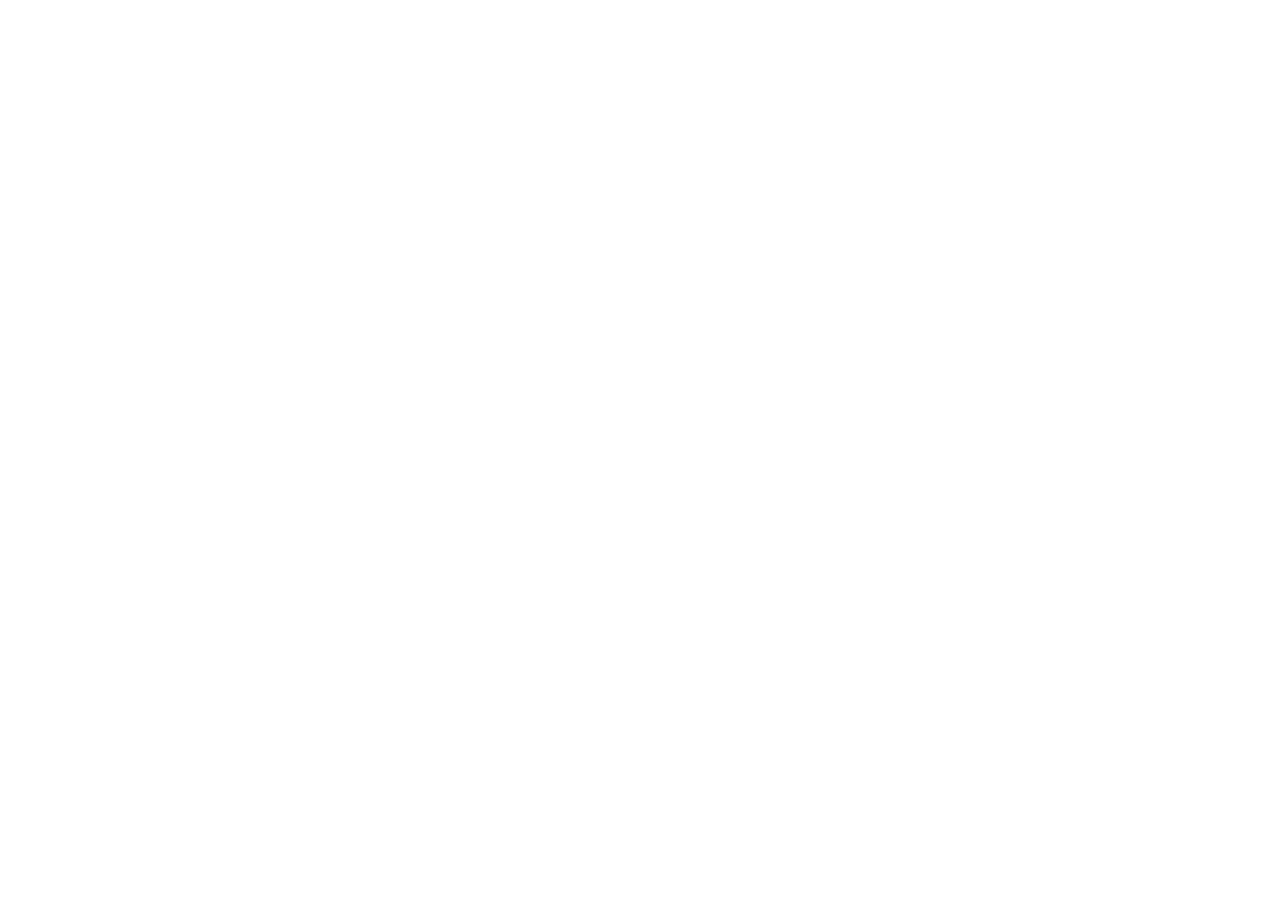
==== index.html @ cef06d75 "font 2.0" ====
<!DOCTYPE html>
<html lang="en">

<head>
    <meta charset="UTF-8">
    <meta name="viewport" content="width=device-width, initial-scale=1.0">
    <title>Document</title>
    <link rel="stylesheet" href="./assets/css/.css">
    <script src="./assets/js/app.js" defer></script>
</head>

<body>

</body>

</html>
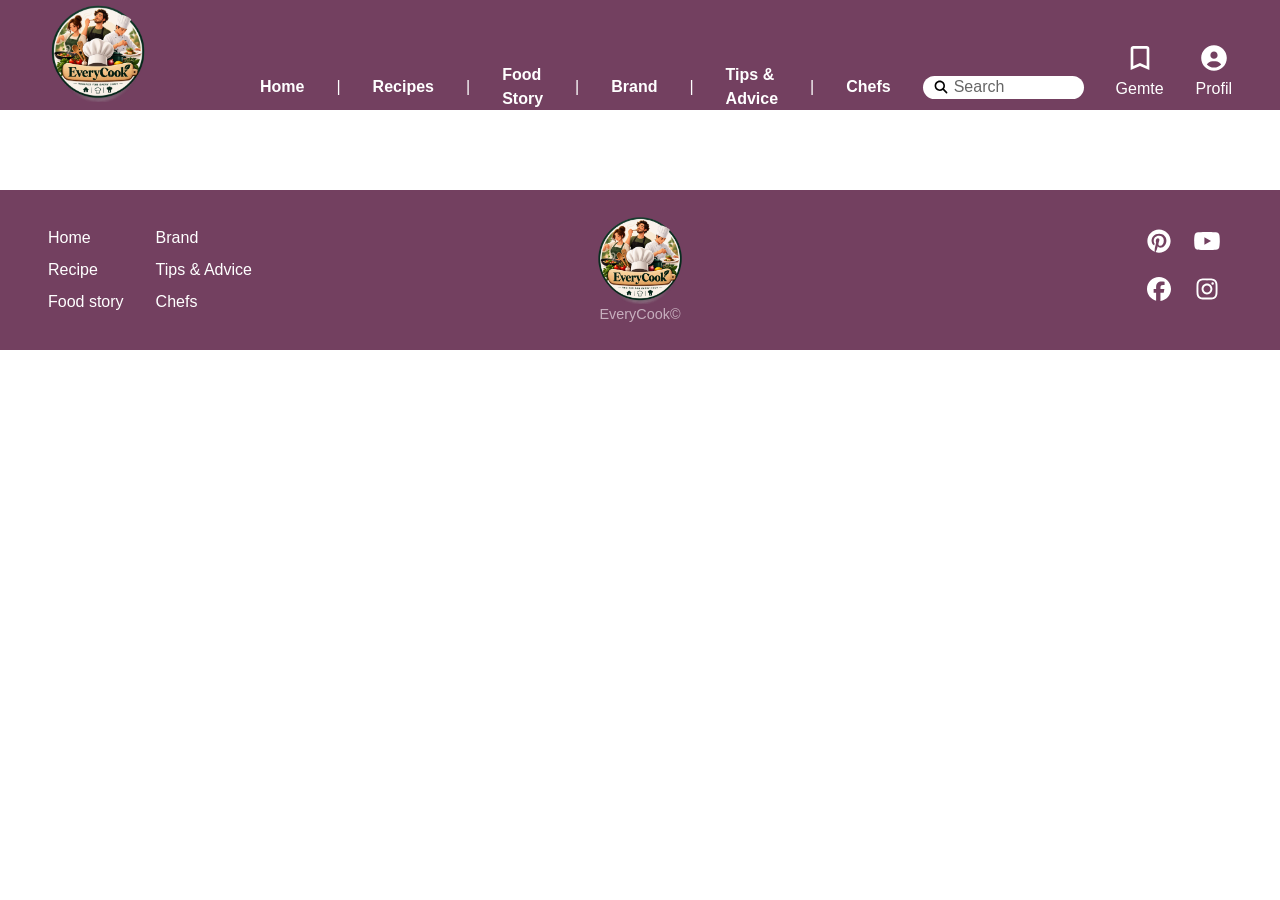
==== commit b6123c88: "update" ====
--- a/index.html
+++ b/index.html
@@ -4,13 +4,95 @@
 <head>
     <meta charset="UTF-8">
     <meta name="viewport" content="width=device-width, initial-scale=1.0">
-    <title>Document</title>
-    <link rel="stylesheet" href="./assets/css/.css">
+    <title>EveryCook</title>
+    <link rel="stylesheet" href="./assets/css/style.css">
     <script src="./assets/js/app.js" defer></script>
 </head>
 
 <body>
 
+    <header>
+        <div class="logo">
+            <img src="assets/img/Ikon.png" alt="EveryCook logo">
+        </div>
+
+        <nav>
+            <a href="#">Home</a>
+            <span>|</span>
+            <a href="#">Recipes</a>
+            <span>|</span>
+            <a href="#">Food Story</a>
+            <span>|</span>
+            <a href="#">Brand</a>
+            <span>|</span>
+            <a href="#">Tips & Advice</a>
+            <span>|</span>
+            <a href="#">Chefs</a>
+        </nav>
+
+        <div class="search">
+            <img src="assets/icon/magnifying-glass-solid-full.svg   " alt="">
+            <p class="searchP">Search</p>
+        </div>
+
+        <div class="header-icon">
+            <img src="assets/icon/bookmark_24dp_1F1F1F_FILL0_wght400_GRAD0_opsz24.svg" alt="">
+            <span>Gemte</span>
+        </div>
+        <div class="header-icon">
+            <img src="assets/icon/circle-user-solid-full.svg" alt="">
+            <span>Profil</span>
+        </div>
+
+
+    </header>
+
+    <main>
+
+    </main>
+
+    <footer>
+        <div class="footer-links">
+            <div>
+                <a href="#">Home</a>
+                <a href="#">Recipe</a>
+                <a href="#">Food story</a>
+            </div>
+
+            <div>
+                <a href="#">Brand</a>
+                <a href="#">Tips & Advice</a>
+                <a href="#">Chefs</a>
+            </div>
+        </div>
+
+
+        <div class="footer-logo">
+            <img src="assets/img/Ikon.png" alt="EveryCook logo">
+            <p>EveryCook©</p>
+        </div>
+
+
+        <div class="social-media">
+            <a href="#">
+                <img src="assets/icon/pinterest-brands-solid-full.svg" alt="Pinterest">
+            </a>
+
+            <a href="#">
+                <img src="assets/icon/youtube-brands-solid-full.svg" alt="YouTube">
+            </a>
+
+            <a href="#">
+                <img src="assets/icon/facebook-brands-solid-full.svg" alt="Facebook">
+            </a>
+
+            <a href="#">
+                <img src="assets/icon/instagram-brands-solid-full.svg" alt="Instagram">
+            </a>
+        </div>
+
+    </footer>
+
 </body>
 
 </html>
--- a/assets/css/style.css
+++ b/assets/css/style.css
@@ -0,0 +1,199 @@
+/* Typografi */
+
+@import url('https://fonts.googleapis.com/css2?family=Merriweather:ital,opsz,wght@0,18..144,300..900;1,18..144,300..900&family=Nunito:ital,wght@0,200..1000;1,200..1000&display=swap');
+
+* {
+    box-sizing: border-box;
+    line-height: 150%;
+}
+
+/* Variabler*/
+
+:root {
+    /* Farver */
+
+    --primaryPurple: rgb(115, 64, 96, 1);
+    --darkPurple: rgb(115, 64, 96, 1);
+    --mediumDarkPurple: rgb(224, 193, 217, 1);
+    --mediumPurple: rgb(246, 237, 244, 1);
+    --lightPurple: rgb(250, 245, 249, 1);
+    --primaryOrange: rgb(250, 197, 79, 1);
+    --darkOrange: rgb(178, 70, 11, 1);
+    --mediumDarkOrange: rgb(242, 139, 14, 1);
+    --mediumOrange: rgb(251, 220, 140, 1);
+    --lightOrange: rgb(253, 238, 200, 1);
+
+    /* Spacing */
+
+    --smallSpacer: 1rem;
+    --mediumSpacer: 1.5rem;
+    --largeSpacer: 3rem;
+}
+
+
+
+body {
+    margin: 0;
+    font-family: "Nunito", sans-serif;
+}
+
+h1,
+h2,
+h3,
+h4,
+h5,
+h6 {
+    font-family: "Merriweather";
+    color: var(--darkPurple);
+
+}
+
+/* HEADER */
+
+header {
+    display: flex;
+    align-items: center;
+    height: 110px;
+    padding: 0 3rem;
+    background-color: var(--darkPurple);
+    gap: 2rem;
+}
+
+.logo img {
+    width: 100px;
+    height: 100px;
+    object-fit: contain;
+}
+
+nav {
+    display: flex;
+    align-items: center;
+    gap: 2rem;
+    margin-left: 5rem;
+    margin-top: 4rem;
+}
+
+nav a {
+    color: white;
+    text-decoration: none;
+    font-size: var(--smallSpacer);
+    font-weight: 600;
+}
+
+nav span {
+    color: white;
+}
+
+.search {
+    display: flex;
+    align-items: center;
+    margin-left: auto;
+    width: 230px;
+    height: 23px;
+    background-color: white;
+    border-radius: 20px;
+    padding: 0 10px;
+    margin-top: 4rem;
+}
+
+.search img {
+    width: 16px;
+    height: 16px;
+
+}
+
+.searchP {
+    font-size: (var(--smallSpacer));
+    padding-left: 5px;
+    opacity: 60%;
+}
+
+.header-icon {
+    display: flex;
+    flex-direction: column;
+    align-items: center;
+    color: white;
+    gap: 3px;
+    margin-top: 2rem;
+}
+
+.header-icon img {
+    width: 32px;
+    height: 32px;
+    filter: brightness(0) invert(1);
+}
+
+.header-icon span {
+    font-size: var(--smallSpacer);
+}
+
+
+/* MAIN */
+
+
+
+
+
+/* FOOTER */
+
+footer {
+    display: grid;
+    grid-template-columns: 1fr 1fr 1fr;
+    align-items: center;
+    min-height: 160px;
+    padding: 1rem 3rem;
+    background-color: var(--darkPurple);
+    color: white;
+    margin-top: 5rem;
+}
+
+.footer-links {
+    display: flex;
+    gap: 2rem;
+}
+
+.footer-links div {
+    display: flex;
+    flex-direction: column;
+    gap: 0.5rem;
+}
+
+.footer-links a {
+    color: white;
+    text-decoration: none;
+    font-size: 1rem;
+}
+
+.footer-logo {
+    display: flex;
+    flex-direction: column;
+    align-items: center;
+    justify-content: center;
+}
+
+.footer-logo img {
+    width: 90px;
+    height: 90px;
+    object-fit: contain;
+}
+
+.footer-logo p {
+    margin: 0;
+    color: #c7aebe;
+    font-size: 0.9rem;
+}
+
+.social-media {
+    display: grid;
+    grid-template-columns: repeat(2, 40px);
+    grid-template-rows: repeat(2, 40px);
+    gap: 0.5rem;
+
+    justify-content: end;
+}
+
+.social-media img {
+    width: 30px;
+    height: 30px;
+    filter: brightness(0) invert(1);
+}
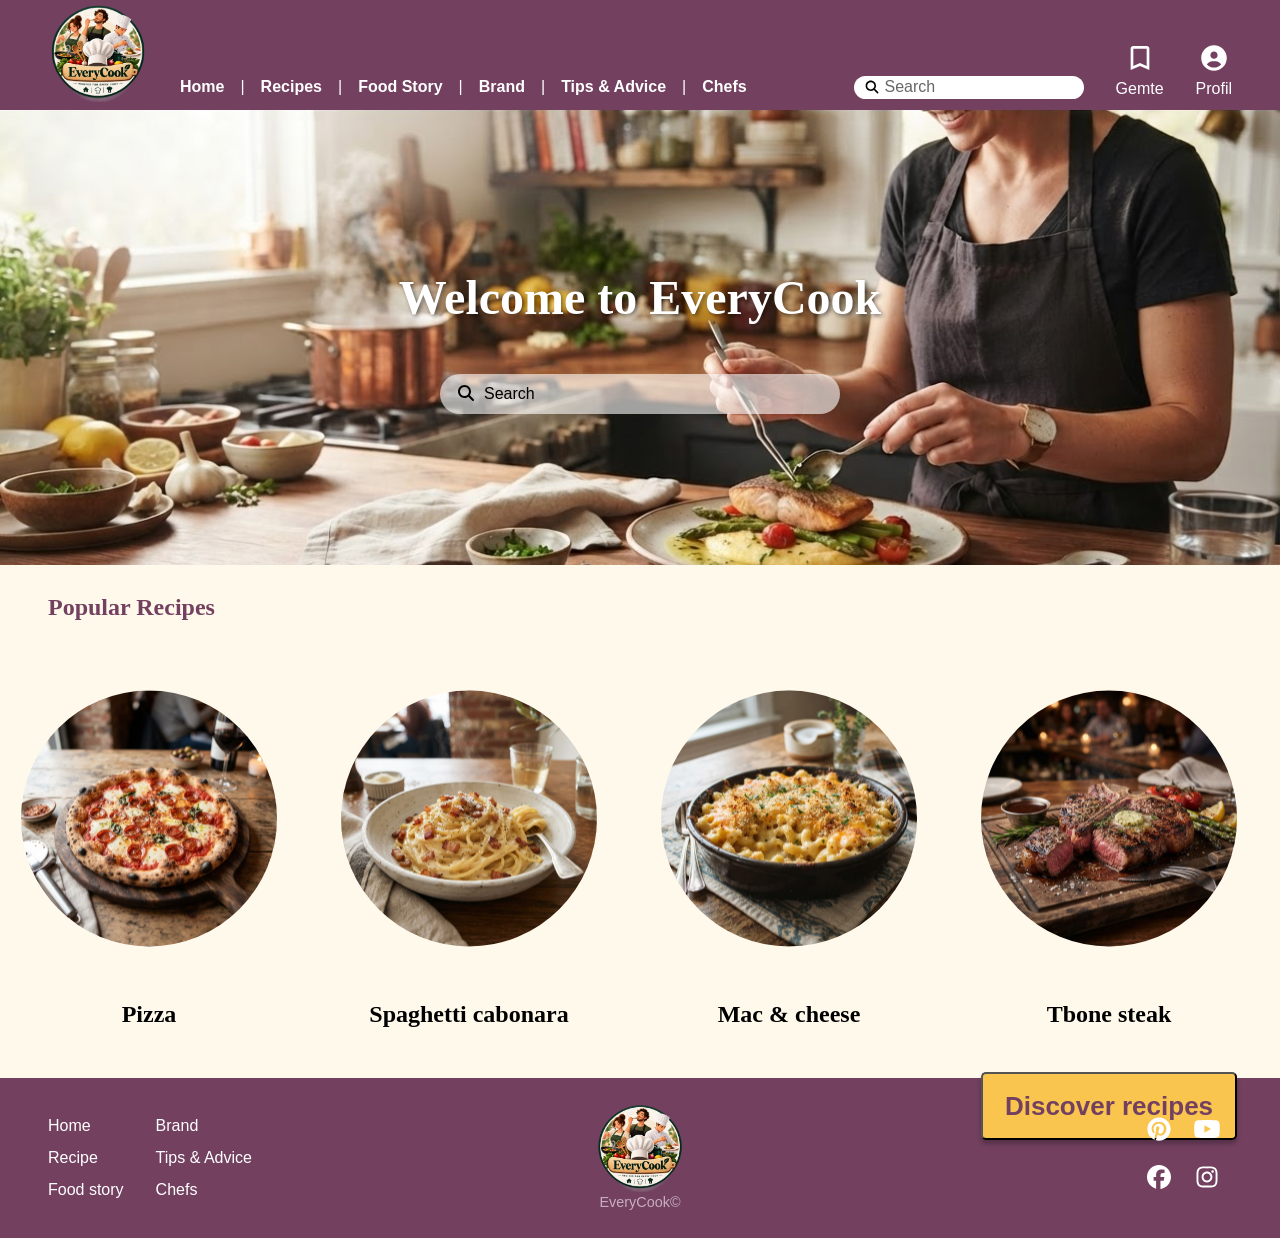
==== commit 4c0b419d: "update landing page" ====
--- a/index.html
+++ b/index.html
@@ -48,6 +48,39 @@
     </header>
 
     <main>
+        <div class="hero">
+            <img src="./assets/img/hero_cooking.svg" alt="hero billede">
+
+            <div class="hero-content">
+                <h1>Welcome to EveryCook</h1>
+
+                <div class="hero-search">
+                    <img src="assets/icon/magnifying-glass-solid-full.svg" alt="">
+                    <p>Search</p>
+                </div>
+            </div>
+        </div>
+        <div class="popularRecipes">
+            <h2>Popular Recipes</h2>
+        </div>
+        <div class="popularRecipesFood">
+            <div><img src="./assets/img/Pizza.svg" alt="Pizza">
+                <p>Pizza</p>
+            </div>
+            <div><img src="./assets/img/Spaghetti cabornara.svg" alt="Spaghetti cabonara">
+                <p>Spaghetti cabonara</p>
+            </div>
+            <div><img src="./assets/img/Mac & cheese.svg" alt="Mac & chesse">
+                <p>Mac & cheese</p>
+            </div>
+            <div> <img src="./assets/img/Tbone steak.svg" alt="Tbone steak">
+                <p>Tbone steak</p>
+                <button>Discover recipes</button>
+            </div>
+
+
+        </div>
+
 
     </main>
 
--- a/assets/css/style.css
+++ b/assets/css/style.css
@@ -11,7 +11,6 @@
 
 :root {
     /* Farver */
-
     --primaryPurple: rgb(115, 64, 96, 1);
     --darkPurple: rgb(115, 64, 96, 1);
     --mediumDarkPurple: rgb(224, 193, 217, 1);
@@ -35,6 +34,8 @@
 body {
     margin: 0;
     font-family: "Nunito", sans-serif;
+    background-color: #FFF9EB;
+    ;
 }
 
 h1,
@@ -68,8 +69,7 @@
 nav {
     display: flex;
     align-items: center;
-    gap: 2rem;
-    margin-left: 5rem;
+    gap: 1rem;
     margin-top: 4rem;
 }
 
@@ -130,9 +130,109 @@
 
 /* MAIN */
 
-
-
-
+.hero {
+    position: relative;
+    display: block;
+    min-height: 400px;
+}
+
+.hero img {
+    display: block;
+    width: 100%;
+    height: auto;
+    object-fit: cover;
+}
+
+.hero-content {
+    position: absolute;
+    inset: 0;
+    display: flex;
+    flex-direction: column;
+    justify-content: center;
+    align-items: flex-start;
+    padding: 2rem;
+    color: white;
+}
+
+.hero h1 {
+    margin: 0;
+    margin-bottom: 1.5rem;
+    color: white;
+    z-index: 1;
+    align-self: center;
+    font-size: var(--largeSpacer);
+    text-shadow: 2px 2px 4px rgba(0, 0, 0, 0.5);
+}
+
+.hero-search {
+    display: flex;
+    align-self: center;
+    gap: 0.5rem;
+    margin-top: 1rem;
+    background: rgba(255, 255, 255, 0.6);
+    border-radius: 999px;
+    padding: 0.5rem 1rem;
+    width: 400px;
+}
+
+.hero-search img {
+    width: 20px;
+    height: 20px;
+    filter: brightness(1) invert(0);
+    margin-top: 0.1rem;
+}
+
+.hero-search p {
+    margin: 0;
+    color: black;
+}
+
+.popularRecipes {
+    margin: var(--mediumSpacer) 3rem;
+}
+
+.popularRecipesFood {
+    display: flex;
+    flex-direction: row;
+    align-items: flex-start;
+    padding: 0 2px 31px 21px;
+    gap: 1rem;
+    width: 1205px;
+    height: 349px;
+}
+
+.popularRecipesFood img {
+    width: 256px;
+    height: 339px;
+    display: block;
+}
+
+.popularRecipesFood>div {
+    display: flex;
+    flex-direction: column;
+    padding-right: var(--largeSpacer);
+}
+
+.popularRecipesFood p {
+    margin-top: 0.5rem;
+    text-align: center;
+    font-weight: bold;
+    font-size: var(--mediumSpacer);
+    font-family: "Merriweather";
+}
+
+.popularRecipesFood button {
+
+    margin-top: 1rem;
+    background-color: var(--primaryOrange);
+    font-weight: bold;
+    font-size: 26px;
+    width: 256px;
+    height: 68px;
+    border-radius: 5px;
+    color: var(--darkPurple);
+    box-shadow: 0 4px 4px rgba(0, 0, 0, 0.25);
+}
 
 /* FOOTER */
 
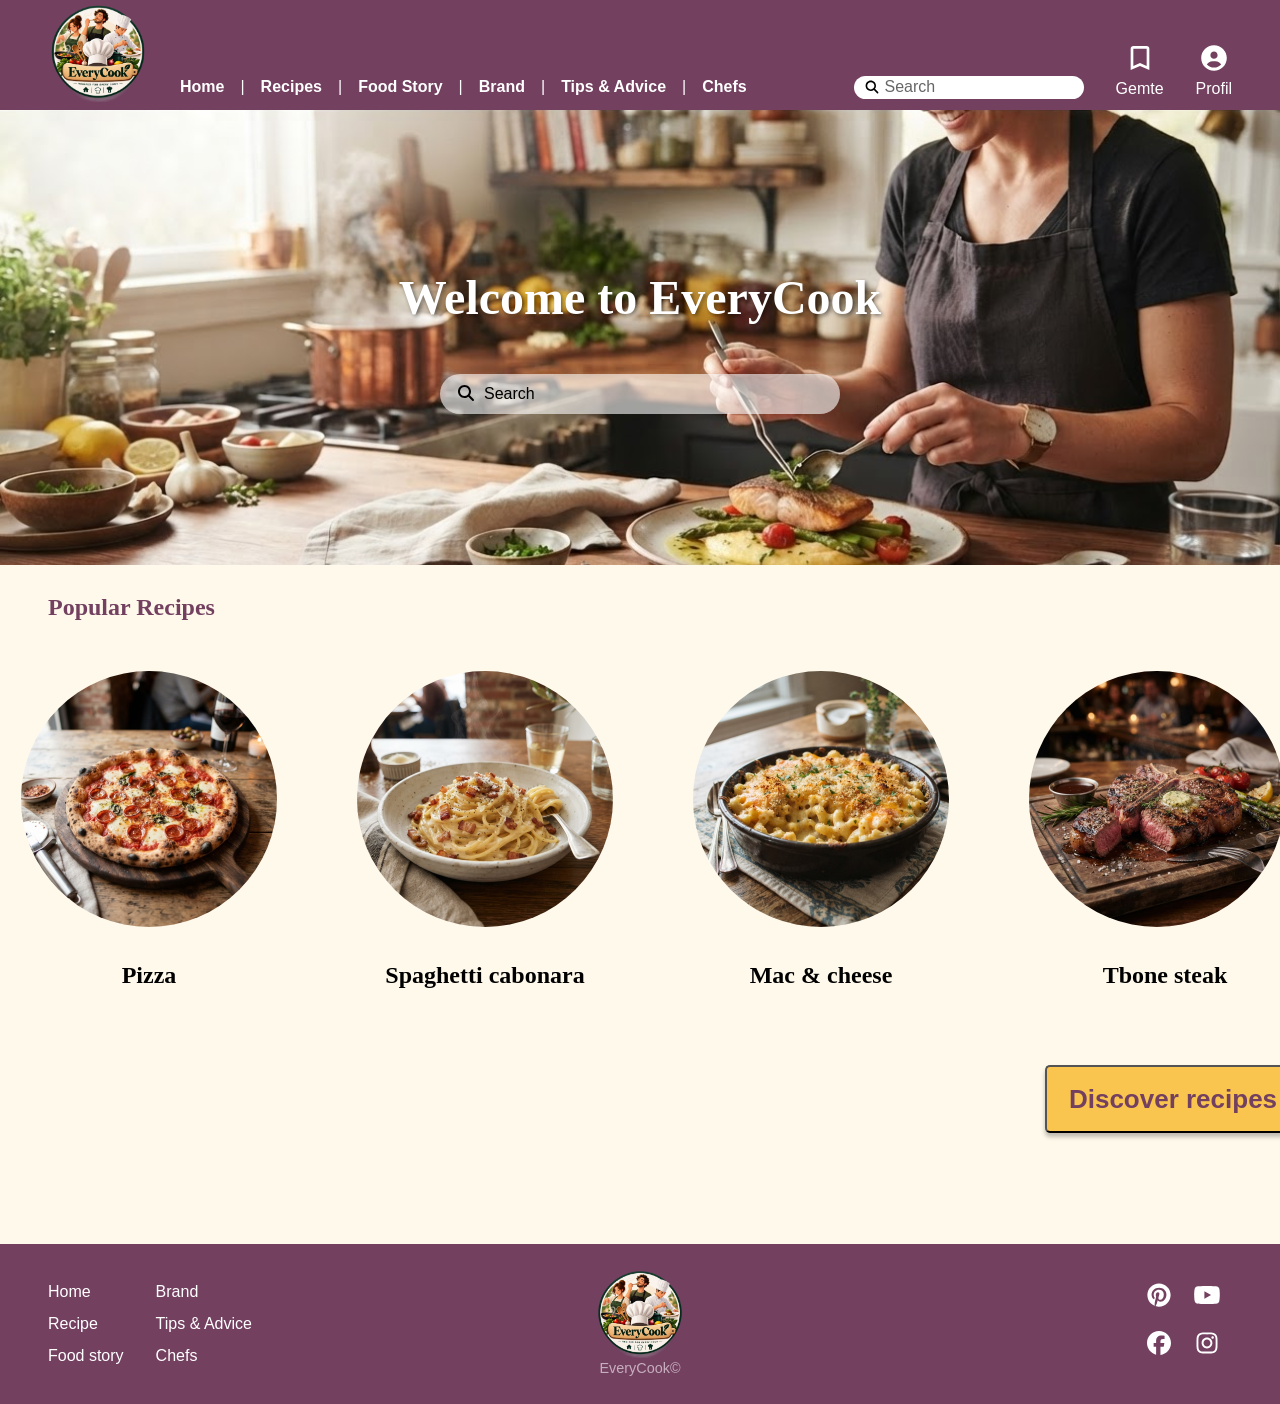
==== commit 1f1be8d9: "Food Story 1.0" ====
--- a/index.html
+++ b/index.html
@@ -77,9 +77,9 @@
                 <p>Tbone steak</p>
                 <button>Discover recipes</button>
             </div>
+        </div>
 
 
-        </div>
 
 
     </main>
--- a/assets/css/style.css
+++ b/assets/css/style.css
@@ -194,23 +194,20 @@
 .popularRecipesFood {
     display: flex;
     flex-direction: row;
-    align-items: flex-start;
+    justify-content: space-evenly;
     padding: 0 2px 31px 21px;
-    gap: 1rem;
-    width: 1205px;
-    height: 349px;
+    gap: 5rem;
 }
 
 .popularRecipesFood img {
     width: 256px;
-    height: 339px;
+    height: 300px;
     display: block;
 }
 
 .popularRecipesFood>div {
     display: flex;
     flex-direction: column;
-    padding-right: var(--largeSpacer);
 }
 
 .popularRecipesFood p {
@@ -223,7 +220,8 @@
 
 .popularRecipesFood button {
 
-    margin-top: 1rem;
+    margin-top: 3rem;
+    margin-left: var(--smallSpacer);
     background-color: var(--primaryOrange);
     font-weight: bold;
     font-size: 26px;
@@ -234,6 +232,396 @@
     box-shadow: 0 4px 4px rgba(0, 0, 0, 0.25);
 }
 
+/* Food Story */
+
+.fsHero {
+    max-width: 1440px;
+    margin: 0 auto;
+    margin-top: 5rem;
+    display: grid;
+    grid-template-columns: 2fr 3fr;
+    gap: 2rem;
+    align-items: center;
+}
+
+.fsHeroContent {
+    display: grid;
+    grid-template-columns: 1fr auto;
+    align-items: start;
+}
+
+.fsHeroContent>h1,
+.fsHeroContent>.fsRating,
+.fsHeroContent>.fsMetaData,
+.fsHeroContent>p {
+    grid-column: 1 / -1;
+}
+
+.fsHeroContent h1 {
+    margin: 0;
+    font-size: var(--largeSpacer);
+}
+
+.fsEditButton {
+    grid-column: 2;
+    grid-row: 2;
+}
+
+.fsEditButton {
+    display: inline-flex;
+    align-items: center;
+    gap: 1rem;
+    padding: 0.9rem 1.5rem;
+    background: var(--primaryOrange);
+    color: var(--darkPurple);
+    border: none;
+    border-radius: 5px;
+    font-weight: bold;
+    font-size: var(--smallSpacer);
+    box-shadow: 0 4px 4px rgba(0, 0, 0, 0.25);
+}
+
+.fsEditButton img {
+    width: 24px;
+    height: 24px;
+}
+
+.fsChefProfile {
+    display: flex;
+    flex-direction: column;
+    align-items: flex-start;
+    gap: 0.75rem;
+}
+
+.fsChefProfile img {
+    width: 160px;
+    height: 160px;
+    border-radius: 50%;
+    object-fit: cover;
+}
+
+.fsChefProfile p {
+    margin: 0;
+    font-weight: bold;
+}
+
+
+.fsChefProfile {
+    grid-column: 1;
+    grid-row: 2;
+}
+
+.fsRating,
+.fsMetaData {
+    display: flex;
+    align-items: center;
+    gap: 0.5rem;
+}
+
+.fsRating img {
+    width: 24px;
+    height: 24px;
+
+}
+
+.fsMetaData {
+    margin-top: 25px;
+    gap: 0.5rem;
+    flex-wrap: wrap;
+    color: var(--darkPurple);
+    font-weight: bold;
+}
+
+.fsMetaData img {
+    width: 28px;
+    height: 28px;
+}
+
+.fsMetaData span {
+    margin-right: 1.5rem;
+}
+
+.fsHeroImg img {
+    width: 100%;
+    object-fit: cover;
+    display: block;
+    border-radius: 5px;
+}
+
+.fsLine {
+    margin: 4rem auto;
+    width: 85%;
+    border-top: 1.5px solid black;
+}
+
+.fsStory {
+    max-width: 100%;
+    margin: 5rem 0 0;
+}
+
+.fsStoryOne,
+.fsStoryTwo {
+    width: 1440px;
+    margin: 0 auto;
+    display: grid;
+    grid-template-columns: 2fr 3fr;
+    gap: 2rem;
+    align-items: center;
+}
+
+.fsStoryContent span {
+    color: var(--darkOrange);
+    font-weight: bold;
+    font-family: "Merriweather";
+    display: block;
+}
+
+.fsStoryContent h2 {
+    margin-top: 0;
+}
+
+.fsStoryOne img {
+    width: 100%;
+    height: 280px;
+    object-fit: cover;
+    display: block;
+    border-radius: 5px;
+}
+
+.fsStoryOrange {
+    background-color: var(--mediumOrange);
+    padding: var(--largeSpacer);
+}
+
+.fsStoryTwo video {
+    width: 100%;
+    height: 230px;
+    object-fit: cover;
+    display: block;
+    border-radius: 5px;
+}
+
+.fsStoryThree {
+    width: 1440px;
+    margin: 0 auto;
+    display: grid;
+    grid-template-columns: 2.7fr 2fr 2fr;
+    gap: 2rem;
+    align-items: center;
+}
+
+.fsStoryThree img {
+    width: 100%;
+    height: 280px;
+    object-fit: cover;
+    display: block;
+    border-radius: 5px;
+
+}
+
+.fsStoryPurple {
+    background-color: var(--mediumPurple);
+    padding: var(--largeSpacer);
+    margin-top: 0;
+}
+
+.fsGallery {
+    max-width: 1440px;
+    width: 100%;
+    margin: 4rem auto;
+}
+
+.fsGalleryHeader {
+    display: flex;
+    justify-content: space-between;
+    align-items: center;
+}
+
+.fsGalleryHeader h2 {
+    margin: 0;
+}
+
+.fsGalleryNavigation {
+    display: flex;
+    align-items: center;
+    gap: 1rem;
+}
+
+.fsGalleryNavigation span {
+    font-weight: 700;
+    color: var(--darkOrange);
+}
+
+.fsGalleryArrow {
+    width: 40px;
+    height: 40px;
+    padding: 0;
+    border: none;
+    border-radius: 50%;
+    background-color: #FFF9EB;
+    display: flex;
+    align-items: center;
+    justify-content: center;
+}
+
+.fsGalleryArrow img {
+    width: 24px;
+    height: 24px;
+}
+
+.fsGalleryGrid {
+    display: grid;
+    grid-template-columns: repeat(4, 1fr);
+    gap: 4rem;
+}
+
+.fsGalleryItem img,
+.fsGalleryItem video {
+    width: 100%;
+    height: 150px;
+    object-fit: cover;
+    display: block;
+}
+
+.fsGalleryItem strong,
+.fsGalleryItem span {
+    display: block;
+}
+
+.fsGalleryItem strong {
+    margin-top: 0.3rem;
+}
+
+.fsSeeAll {
+    display: flex;
+    align-items: center;
+    justify-content: center;
+    gap: 1rem;
+    margin-top: 1rem;
+    margin-left: auto;
+    padding: 0.6rem 1rem;
+    border: none;
+    border-radius: 5px;
+    background-color: var(--primaryOrange);
+    color: var(--primaryPurple);
+    font-weight: bold;
+}
+
+.fsSeeAll img {
+    width: 28px;
+    height: 28px;
+}
+
+.fsRelatedStories {
+    max-width: 1440px;
+    width: 100%;
+    margin: 4rem auto;
+}
+
+.fsRelatedGrid {
+    display: grid;
+    grid-template-columns: repeat(3, 1fr);
+    gap: 2rem;
+}
+
+.fsRelatedCard>img {
+    width: 100%;
+    height: 150px;
+    object-fit: cover;
+    display: block;
+}
+
+.fsRelatedContent {
+    position: relative;
+    min-height: 90px;
+    padding: 1rem;
+    background-color: var(--lightPurple);
+}
+
+.fsRelatedStories h2 {
+    margin: 0;
+}
+
+.fsRelatedContent h3,
+.fsRelatedContent p {
+    margin: 0;
+}
+
+
+.fsRelatedContent p {
+    max-width: 80%;
+}
+
+.fsRelatedButton {
+    position: absolute;
+    right: 1rem;
+    bottom: 1rem;
+    width: 40px;
+    height: 40px;
+    border: none;
+    border-radius: 50%;
+    background-color: var(--lightPurple);
+    display: flex;
+    align-items: center;
+    justify-content: center;
+}
+
+.fsRelatedButton img {
+    width: 48px;
+    height: 48px;
+}
+
+.fsCta {
+    max-width: 1440px;
+    width: 100%;
+    margin: 5rem auto;
+}
+
+.fsCtaGrid {
+    display: grid;
+    grid-template-columns: repeat(3, 1fr);
+    gap: 2rem;
+}
+
+.fsCtaCard {
+    display: flex;
+    align-items: center;
+    gap: 1rem;
+    padding: 1.5rem;
+    background-color: var(--mediumOrange);
+}
+
+.fsCtaCard>img {
+    width: 70px;
+    height: 70px;
+}
+
+.fsCtaCard h3,
+.fsCtaCard p {
+    margin: 0;
+}
+
+.fsCtaCard h3 {
+    margin-bottom: 0.2rem;
+}
+
+.fsCtaButton {
+    width: 40px;
+    height: 40px;
+    margin-left: auto;
+    border: none;
+    border-radius: 50%;
+    background-color: var(--mediumOrange);
+    display: flex;
+    align-items: center;
+    justify-content: center;
+}
+
+.fsCtaButton img {
+    width: 48px;
+    height: 48px;
+}
+
 /* FOOTER */
 
 footer {
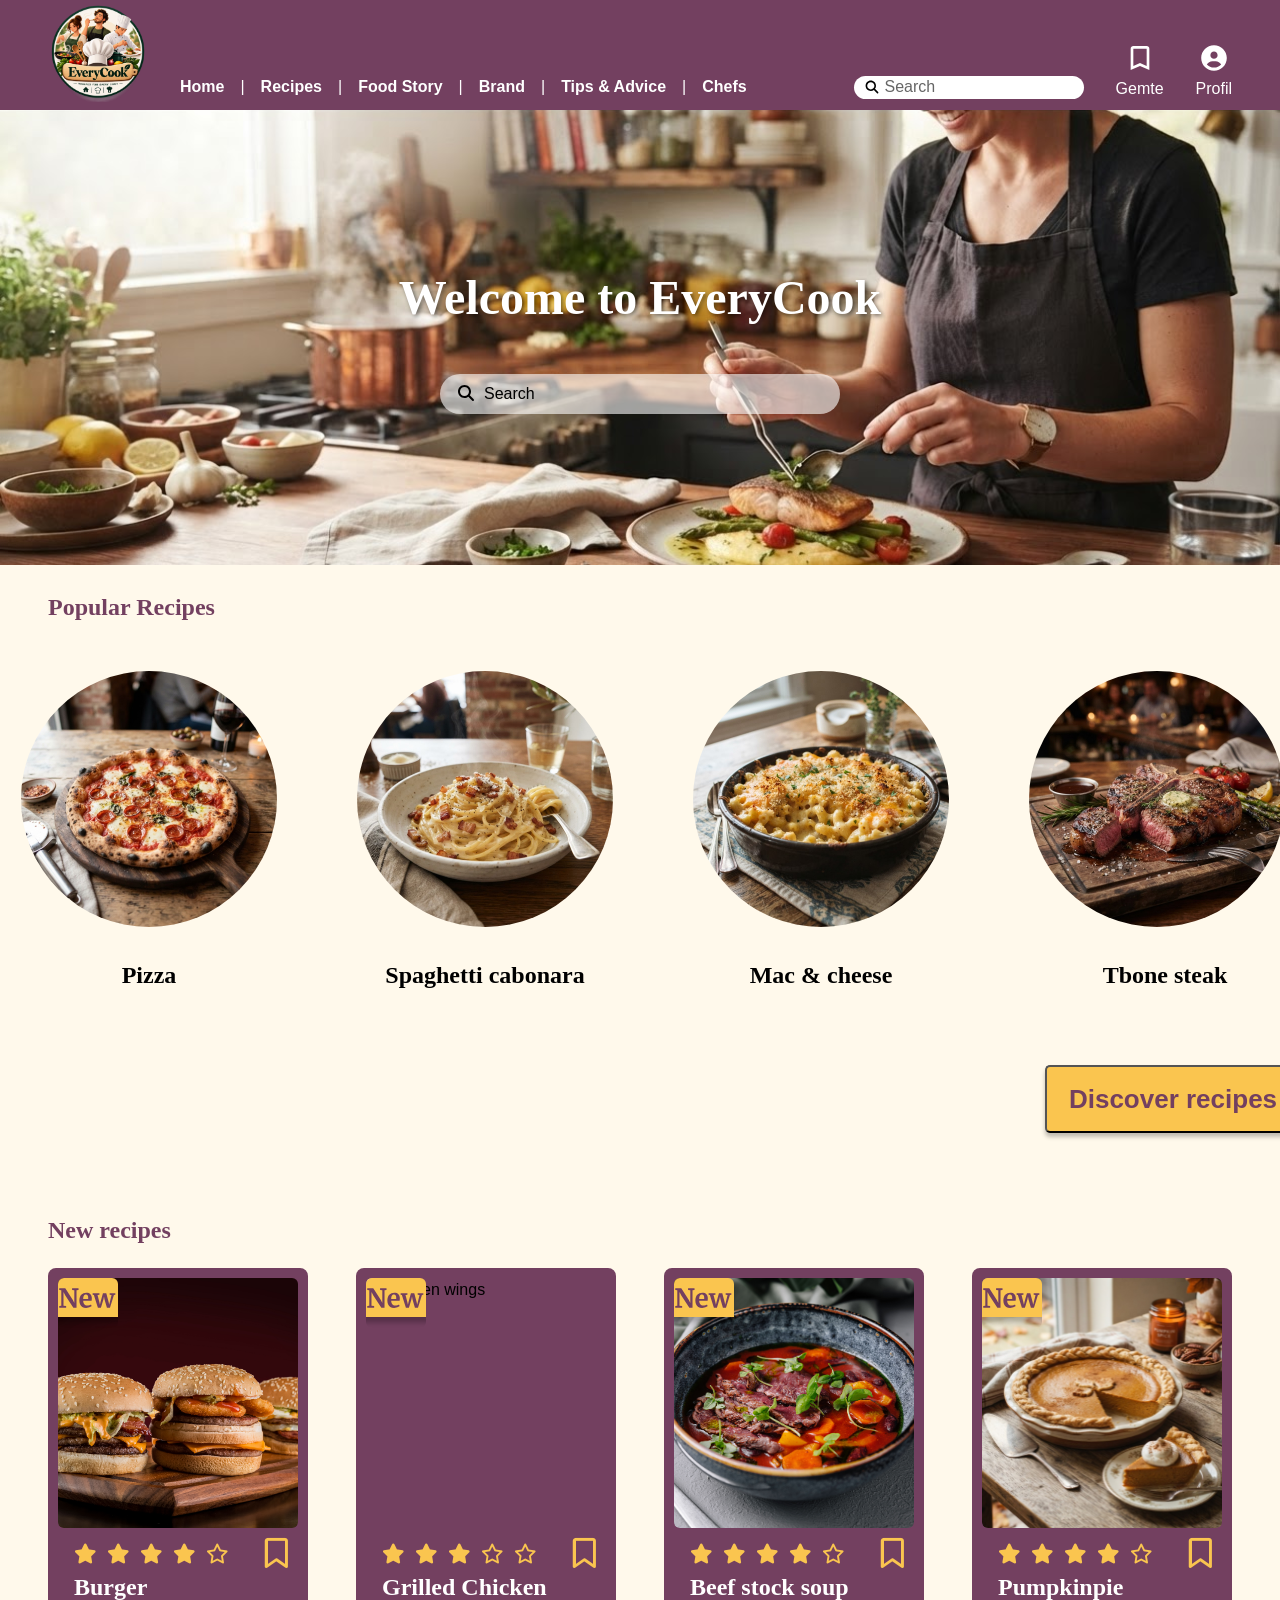
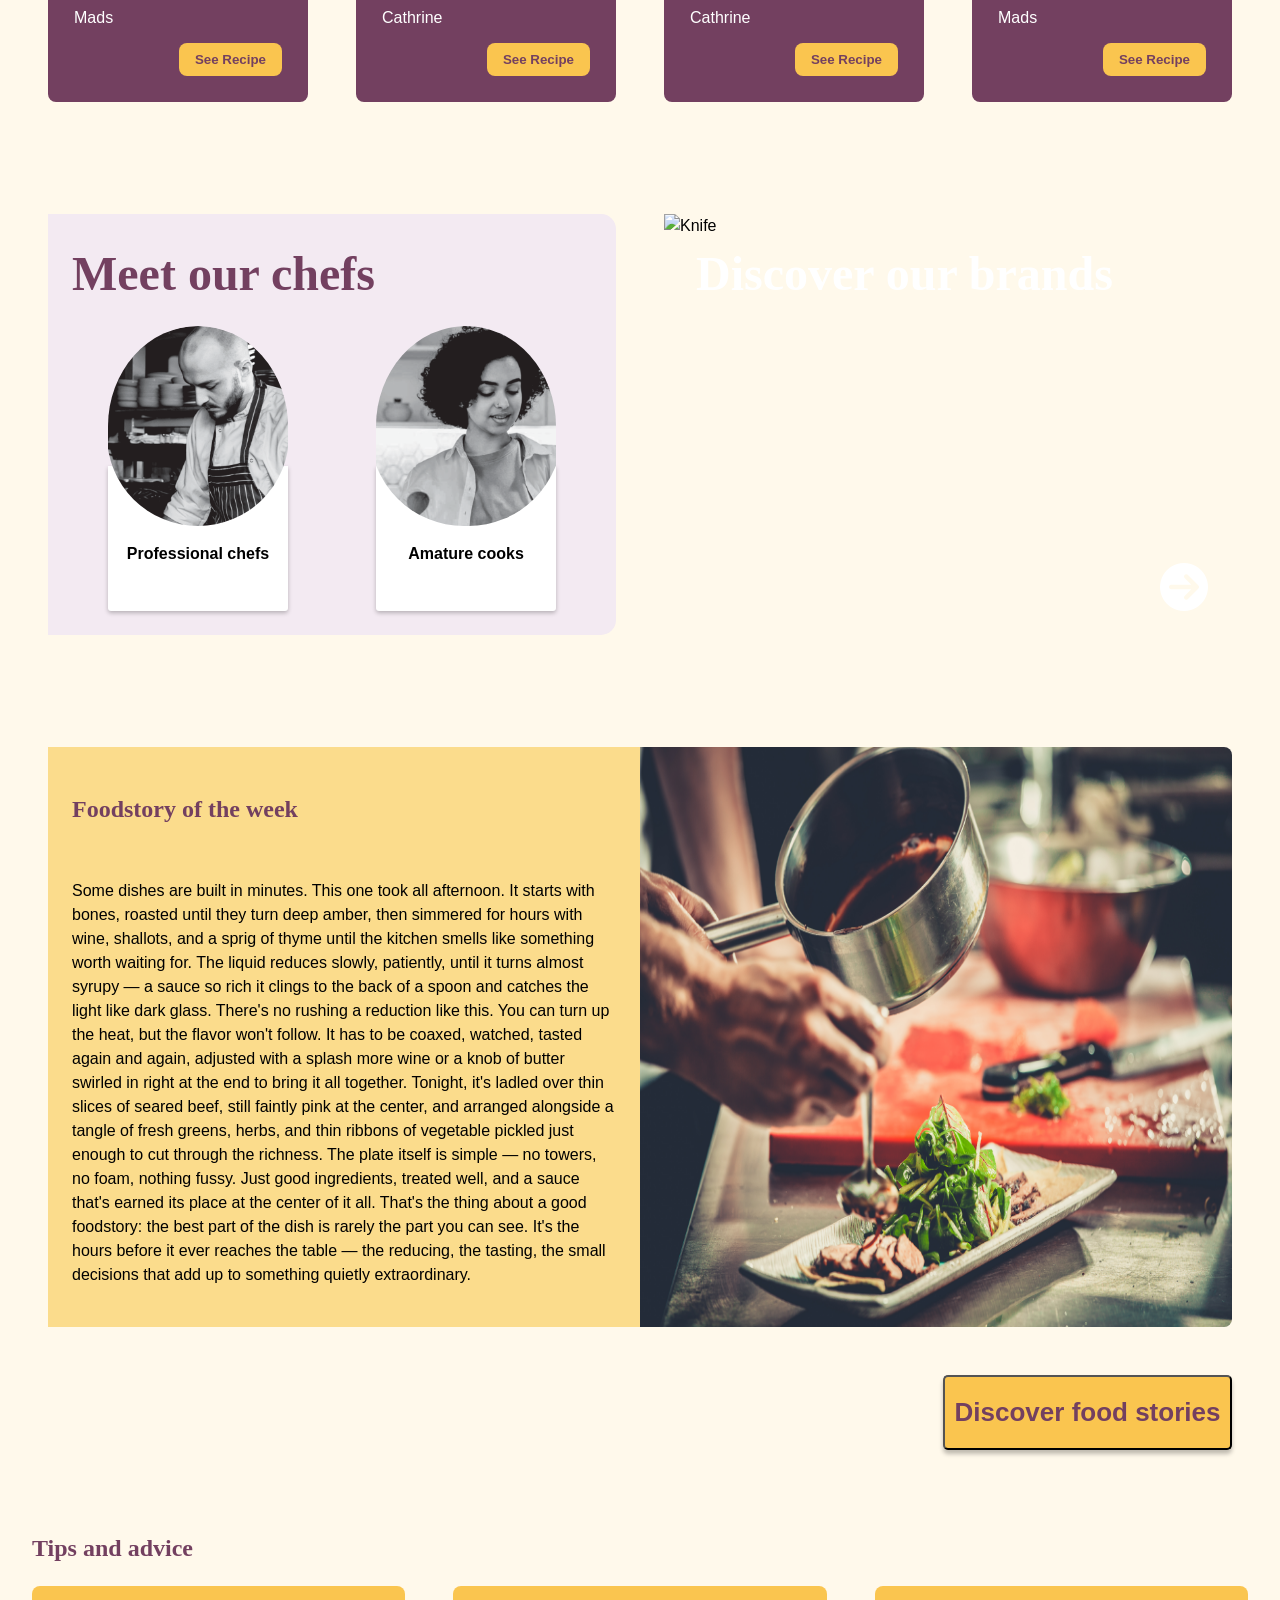
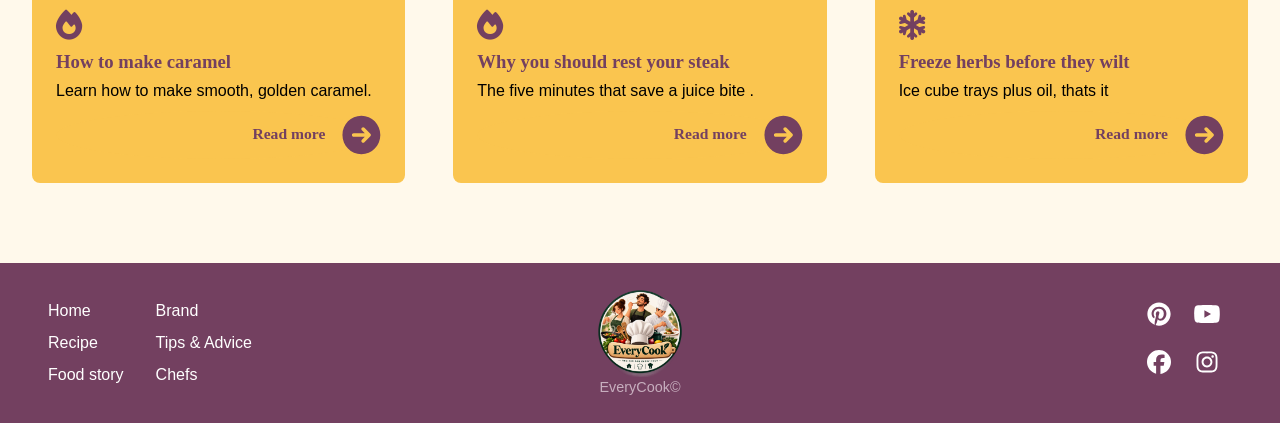
==== commit 49da4575: "Landing page update 2.0 Landing page done." ====
--- a/index.html
+++ b/index.html
@@ -6,6 +6,7 @@
     <meta name="viewport" content="width=device-width, initial-scale=1.0">
     <title>EveryCook</title>
     <link rel="stylesheet" href="./assets/css/style.css">
+    <link rel="stylesheet" href="https://cdnjs.cloudflare.com/ajax/libs/font-awesome/6.5.2/css/all.min.css">
     <script src="./assets/js/app.js" defer></script>
 </head>
 
@@ -79,9 +80,205 @@
             </div>
         </div>
 
-
-
-
+        <section class="new-recipes">
+            <h2>New recipes</h2>
+            <div class="new-recipes-grid">
+                <div class="new-recipe-card">
+                    <div class="new-icon">
+                        <img src="./assets/icon/Group 62.svg" alt="Chef hat">
+                    </div>
+                    <img src="./assets/img/Burger.jpg" alt="Burger">
+                    <div class="new-recipe-card-body">
+                        <i class="fa-regular fa-bookmark"></i>
+                        <div class="new-stars-small">
+                            <i class="fa-solid fa-star"></i>
+                            <i class="fa-solid fa-star"></i>
+                            <i class="fa-solid fa-star"></i>
+                            <i class="fa-solid fa-star"></i>
+                            <i class="fa-regular fa-star"></i>
+                        </div>
+                        <h2>Burger</h2>
+                        <p class="author">Mads</p>
+                        <button>See Recipe</button>
+                    </div>
+                </div>
+
+                <div class="new-recipe-card">
+                    <div class="new-icon">
+                        <img src="./assets/icon/Group 62.svg" alt="Chef hat">
+                    </div>
+                    <img src="assets/img/Chicken_wings.jpg" alt="Chicken wings">
+                    <div class="new-recipe-card-body">
+                        <i class="fa-regular fa-bookmark"></i>
+                        <div class="new-stars-small">
+                            <i class="fa-solid fa-star"></i>
+                            <i class="fa-solid fa-star"></i>
+                            <i class="fa-solid fa-star"></i>
+                            <i class="fa-regular fa-star"></i>
+                            <i class="fa-regular fa-star"></i>
+
+                        </div>
+                        <h2>Grilled Chicken</h2>
+                        <p class="author">Cathrine</p>
+                        <button>See Recipe</button>
+                    </div>
+                </div>
+
+                <div class="new-recipe-card">
+                    <div class="new-icon">
+                        <img src="./assets/icon/Group 62.svg" alt="Chef hat">
+                    </div>
+                    <img src="./assets/img/Beef_stock_soup.jpg" alt="Beef stock soup">
+                    <div class="new-recipe-card-body">
+                        <i class="fa-regular fa-bookmark"></i>
+                        <div class="new-stars-small">
+                            <i class="fa-solid fa-star"></i>
+                            <i class="fa-solid fa-star"></i>
+                            <i class="fa-solid fa-star"></i>
+                            <i class="fa-solid fa-star"></i>
+                            <i class="fa-regular fa-star"></i>
+
+                        </div>
+                        <h2>Beef stock soup</h2>
+                        <p class="author">Cathrine</p>
+                        <button>See Recipe</button>
+                    </div>
+                </div>
+
+                <div class="new-recipe-card">
+                    <div class="new-icon">
+                        <img src="./assets/icon/Group 62.svg" alt="Chef hat">
+                    </div>
+                    <img src="./assets/img/pumpkinPie.svg" alt="Pumpkin pie">
+                    <div class="new-recipe-card-body">
+                        <i class="fa-regular fa-bookmark"></i>
+                        <div class="new-stars-small">
+                            <i class="fa-solid fa-star"></i>
+                            <i class="fa-solid fa-star"></i>
+                            <i class="fa-solid fa-star"></i>
+                            <i class="fa-solid fa-star"></i>
+                            <i class="fa-regular fa-star"></i>
+                        </div>
+                        <h2>Pumpkinpie</h2>
+                        <p class="author">Mads</p>
+                        <button>See Recipe</button>
+                    </div>
+                </div>
+
+            </div>
+
+        </section>
+
+        <section class="Chefs-brands">
+
+            <div class="Meet-our-chefs">
+                <h2>Meet our chefs</h2>
+
+                <div class="chef">
+                    <img src="./assets/img/Mads.svg" alt="Mads">
+                    <div class="chef-info">
+                        <p>Professional chefs</p>
+                    </div>
+                </div>
+                <div class="chef">
+                    <img src="./assets/img/Cathrine.svg" alt="Cathrine">
+                    <div class="chef-info">
+                        <p>Amature cooks</p>
+                    </div>
+                </div>
+            </div>
+
+
+            <div class="Brands">
+                <h2>Discover our brands</h2>
+                <img src="./assets/img/Brand.jpg" alt="Knife">
+                <i class="fa-solid fa-circle-arrow-right" style="color:white"></i>
+            </div>
+
+        </section>
+
+        <section class="foodOTWeek">
+            <div class="foodOTWeek-text">
+                <h2>Foodstory of the week</h2>
+                <p>Some dishes are built in minutes. This one took all afternoon.
+                    It starts with bones, roasted until they turn deep amber, then simmered for hours with wine,
+                    shallots,
+                    and a sprig of thyme until the kitchen smells like something worth waiting for. The liquid reduces
+                    slowly, patiently, until it turns almost syrupy — a sauce so rich it clings to the back of a spoon
+                    and
+                    catches the light like dark glass.
+                    There's no rushing a reduction like this. You can turn up the heat, but the flavor won't follow. It
+                    has
+                    to be coaxed, watched, tasted again and again, adjusted with a splash more wine or a knob of butter
+                    swirled in right at the end to bring it all together.
+                    Tonight, it's ladled over thin slices of seared beef, still faintly pink at the center, and arranged
+                    alongside a tangle of fresh greens, herbs, and thin ribbons of vegetable pickled just enough to cut
+                    through the richness. The plate itself is simple — no towers, no foam, nothing fussy. Just good
+                    ingredients, treated well, and a sauce that's earned its place at the center of it all.
+                    That's the thing about a good foodstory: the best part of the dish is rarely the part you can see.
+                    It's
+                    the hours before it ever reaches the table — the reducing, the tasting, the small decisions that add
+                    up
+                    to something quietly extraordinary.</p>
+            </div>
+            <div class="foodOTWeek-img">
+                <img src="./assets/img/food_Story_Hero.jpg" alt="Foodstory">
+            </div>
+
+            <button>Discover food stories</button>
+        </section>
+
+        <section class="ta-Cta">
+            <h2>Tips and advice</h2>
+
+            <div class="ta-CtaGrid">
+
+                <div class="ta-CtaCard">
+                    <i class="fa-solid fa-fire" style="color: var(--primaryPurple);"></i>
+
+                    <div>
+                        <h3>How to make caramel</h3>
+                        <p>Learn how to make smooth, golden caramel.</p>
+                    </div>
+
+                    <button class="ta-CtaButton">
+                        <h3>Read more</h3>
+                        <img src="./assets/icon/circle_arrow_right.svg" alt="arrow right">
+                    </button>
+                </div>
+
+                <div class="ta-CtaCard">
+                    <i class="fa-solid fa-fire" style="color: var(--primaryPurple);"></i>
+
+                    <div>
+                        <h3>Why you should rest your steak</h3>
+                        <p>The five minutes that save a juice bite .</p>
+                    </div>
+
+                    <button class="ta-CtaButton">
+                        <h3>Read more</h3>
+                        <img src="./assets/icon/circle_arrow_right.svg" alt="arrow right">
+                    </button>
+                </div>
+
+                <div class="ta-CtaCard">
+                    <i class="fa-solid fa-snowflake" style="color: var(--primaryPurple);"></i>
+
+                    <div>
+                        <h3>Freeze herbs before they wilt</h3>
+                        <p>Ice cube trays plus oil, thats it </p>
+                    </div>
+
+                    <button class="ta-CtaButton">
+                        <h3>Read more</h3>
+                        <img src="./assets/icon/circle_arrow_right.svg" alt="arrow right">
+                    </button>
+                </div>
+
+            </div>
+
+        </section>
+        </section>
     </main>
 
     <footer>
--- a/assets/css/style.css
+++ b/assets/css/style.css
@@ -35,7 +35,7 @@
     margin: 0;
     font-family: "Nunito", sans-serif;
     background-color: #FFF9EB;
-    ;
+
 }
 
 h1,
@@ -127,7 +127,7 @@
     font-size: var(--smallSpacer);
 }
 
-
+/* lANDING PAGE */
 /* MAIN */
 
 .hero {
@@ -232,7 +232,323 @@
     box-shadow: 0 4px 4px rgba(0, 0, 0, 0.25);
 }
 
+.new-recipes {
+    margin: var(--largeSpacer) 3rem;
+}
+
+.new-recipes-grid {
+    display: grid;
+    grid-template-columns: repeat(4, 1fr);
+    gap: var(--largeSpacer);
+}
+
+.new-recipe-card {
+    background-color: var(--darkPurple);
+    border-radius: 8px;
+    padding: 10px;
+    overflow: hidden;
+    display: flex;
+    flex-direction: column;
+    height: 100%;
+
+}
+
+.new-icon img {
+    max-width: 60px;
+    max-height: 50px;
+    position: absolute;
+    display: block;
+    z-index: 2;
+    display: flex;
+    margin-bottom: 20px;
+
+
+
+
+
+}
+
+
+.new-recipe-card img {
+
+    width: 100%;
+    height: 250px;
+    object-fit: cover;
+    border-radius: 6px;
+    display: block;
+
+}
+
+.new-recipe-card-body {
+    position: relative;
+    padding: var(--smallSpacer);
+    flex: 1;
+    display: flex;
+    flex-direction: column;
+}
+
+.fa-bookmark {
+    position: absolute;
+    top: 10px;
+    right: 10px;
+    font-size: 30px;
+    color: var(--primaryOrange);
+    cursor: pointer;
+
+}
+
+.new-recipe-card-body h2 {
+    margin: 0.3rem 0 0.1rem;
+    color: white;
+}
+
+.new-recipe-card-body .author {
+    color: white;
+    margin: 0 0 0.8rem;
+}
+
+.new-recipe-card-body button {
+    background-color: var(--primaryOrange);
+    color: var(--darkPurple);
+    border: none;
+    border-radius: 8px;
+    padding: 0.4rem 1rem;
+    font-weight: bold;
+    cursor: pointer;
+    align-self: flex-end;
+}
+
+.new-stars-small {
+    display: flex;
+    align-items: center;
+    gap: 10px;
+
+
+}
+
+.new-stars-small i {
+    font-size: 20px;
+    color: var(--primaryOrange);
+}
+
+.Chefs-brands {
+    display: grid;
+    grid-template-columns: 1fr 1fr;
+    gap: var(--largeSpacer);
+    margin: var(--largeSpacer) 3rem;
+    margin-top: 7rem;
+}
+
+.Meet-our-chefs {
+    display: grid;
+    grid-template-columns: 1fr 1fr;
+    gap: 1rem;
+    background-color: #f3eaf2;
+    border-radius: 0 15px 15px 0;
+    padding: 1.5rem;
+}
+
+
+.Meet-our-chefs h2 {
+    grid-column: 1 / -1;
+    margin: 0;
+    font-size: var(--largeSpacer);
+}
+
+.chef {
+    min-width: 0;
+    display: flex;
+    flex-direction: column;
+    align-items: center;
+}
+
+
+.chef-info {
+    position: relative;
+    z-index: 0;
+    width: 180px;
+    height: 145px;
+
+    background-color: white;
+
+    display: flex;
+    align-items: center;
+    justify-content: center;
+    box-shadow: 0 2px 4px rgba(0, 0, 0, 0.25);
+
+    border-radius: 0 0 3px 3px;
+    margin-top: -60px;
+    padding-top: 2rem;
+}
+
+.chef-info p {
+    margin: 0;
+    font-weight: bold;
+
+}
+
+
+.chef img {
+    position: relative;
+    z-index: 1;
+    width: 180px;
+    height: 200px;
+    object-fit: cover;
+    display: block;
+    border-radius: 50% 50% 0 0;
+}
+
+
+.Brands {
+    position: relative;
+    overflow: hidden;
+}
+
+.Brands h2 {
+    position: absolute;
+    top: 1.5rem;
+    left: 2rem;
+    margin: 0;
+    color: white;
+    z-index: 2;
+    font-size: var(--largeSpacer);
+}
+
+.Brands img {
+    width: 100%;
+    height: 100%;
+    min-height: 370px;
+    object-fit: cover;
+    display: block;
+}
+
+.Brands i {
+    position: absolute;
+    right: 1.5rem;
+    bottom: 1.5rem;
+
+
+    display: flex;
+    align-items: center;
+    justify-content: center;
+
+
+    color: white;
+
+    border-radius: 50%;
+    font-size: 48px;
+    z-index: 2;
+}
+
+.foodOTWeek {
+    display: grid;
+    grid-template-columns: 1fr 1fr;
+
+    margin: var(--largeSpacer) 3rem;
+    margin-top: 7rem;
+    justify-items: end;
+}
+
+.foodOTWeek-img img {
+    width: 100%;
+    height: 100%;
+    border-radius: 0px 8px 8px 0px;
+
+
+}
+
+.foodOTWeek-text {
+    background-color: var(--mediumOrange);
+    display: flex;
+    flex-direction: column;
+    gap: var(--smallSpacer);
+    padding: var(--mediumSpacer);
+}
+
+.foodOTWeek button {
+    grid-column: 2 / -1;
+    grid-row: 2;
+
+    margin-top: 3rem;
+    margin-left: var(--smallSpacer);
+    background-color: var(--primaryOrange);
+    font-weight: bold;
+    font-size: 26px;
+    width: 289px;
+    height: 75px;
+    border-radius: 5px;
+    color: var(--darkPurple);
+    box-shadow: 0 4px 4px rgba(0, 0, 0, 0.25);
+}
+
+/* Cta cards */
+
+.ta-Cta {
+    width: 95%;
+    margin: 5rem auto;
+}
+
+.ta-CtaGrid {
+    display: grid;
+    grid-template-columns: repeat(3, 1fr);
+    gap: 3rem;
+
+}
+
+.ta-CtaCard {
+    display: flex;
+    flex-direction: column;
+    gap: 0.5rem;
+    padding: 1.5rem;
+    background-color: var(--primaryOrange);
+    border-radius: 8px;
+}
+
+.ta-CtaCard>i {
+    font-size: 30px;
+    align-self: flex-start;
+}
+
+.ta-CtaCard>img {
+    width: 70px;
+    height: 70px;
+}
+
+.ta-CtaCard h3,
+.ta-CtaCard p {
+    margin: 0;
+}
+
+.ta-CtaCard h3 {
+    margin-bottom: 0.2rem;
+}
+
+.ta-CtaButton {
+    border: none;
+    border-radius: 50%;
+    background-color: var(--primaryOrange);
+    display: flex;
+    justify-content: flex-end;
+    align-items: center;
+    gap: 0.5rem;
+    padding: 0;
+}
+
+.ta-CtaButton h3 {
+    font-weight: bold;
+    color: var(--darkPurple);
+}
+
+.ta-CtaButton img {
+    width: 48px;
+    height: 48px;
+
+}
+
+
 /* Food Story */
+
+/* Hero section */
 
 .fsHero {
     max-width: 1440px;
@@ -354,6 +670,8 @@
     border-top: 1.5px solid black;
 }
 
+/* Food story section */
+
 .fsStory {
     max-width: 100%;
     margin: 5rem 0 0;
@@ -424,6 +742,8 @@
     padding: var(--largeSpacer);
     margin-top: 0;
 }
+
+/* Gallery */
 
 .fsGallery {
     max-width: 1440px;
@@ -512,6 +832,8 @@
     height: 28px;
 }
 
+/* Related stories */
+
 .fsRelatedStories {
     max-width: 1440px;
     width: 100%;
@@ -571,6 +893,9 @@
     height: 48px;
 }
 
+
+/* Cta cards */
+
 .fsCta {
     max-width: 1440px;
     width: 100%;
@@ -622,6 +947,539 @@
     height: 48px;
 }
 
+/* RECIPE */
+.recipe-hero {
+    display: flex;
+    flex-direction: column;
+    gap: var(--mediumSpacer);
+    margin-top: var(--mediumSpacer);
+    padding: 0 3rem;
+
+}
+
+.recipe-hero-media {
+    display: flex;
+    gap: var(--mediumSpacer);
+
+}
+
+.recipe-hero-media img {
+
+    width: 900px;
+    height: 526px;
+    object-fit: cover;
+    border-radius: 8px;
+}
+
+.recipe-hero-content {
+    display: flex;
+    justify-content: space-between;
+    align-items: flex-start;
+    gap: var(--mediumSpacer);
+}
+
+.recipe-hero-content h1 {
+    margin-bottom: 0;
+    font-size: 48px;
+}
+
+.recipe-hero-text p {
+    margin-bottom: var(--mediumSpacer);
+    font-size: 16px;
+    max-width: 890px;
+}
+
+
+
+.recipe-hero-content button {
+    margin-top: 1rem;
+    background-color: var(--primaryOrange);
+    font-weight: bold;
+    font-size: 16px;
+    width: 150px;
+    height: 46px;
+    border-radius: 8px;
+    color: var(--darkPurple);
+    box-shadow: 0 4px 4px rgba(0, 0, 0, 0.25);
+    display: flex;
+    align-items: center;
+    justify-content: center;
+    gap: 10px;
+    border: none;
+    cursor: pointer;
+}
+
+.recipe-hero-content button i {
+    font-size: 24px;
+}
+
+
+.recipe-hero-rating {
+    width: 900px;
+    height: 526px;
+    background-color: var(--mediumPurple);
+    border-radius: 8px;
+    padding: var(--mediumSpacer);
+    display: flex;
+    flex-direction: column;
+    gap: 0.5rem;
+    box-shadow: 0 4px 10px rgba(0, 0, 0, 0.1);
+}
+
+.recipe-hero-rating .author {
+    margin: 0;
+}
+
+.recipe-hero-rating .recipe-stars {
+    display: flex;
+    gap: 10px;
+
+}
+
+.recipe-hero-rating .recipe-stars i {
+    font-size: 24px;
+    color: var(--mediumDarkOrange);
+
+}
+
+.recipe-hero-rating .recipe-stars span {
+    margin-left: 10px;
+    font-weight: bold;
+    color: var(--darkPurple);
+}
+
+.recipe-hero-buttons {
+    display: flex;
+    gap: 250px;
+    margin-top: 3rem;
+}
+
+.recipe-hero-buttons i {
+    font-size: 24px;
+
+
+}
+
+.recipe-hero-rating button {
+    box-sizing: border-box;
+    padding: 0px 20px;
+    border: none;
+    border-radius: 8px;
+    font-size: 16px;
+    display: flex;
+    align-items: center;
+    gap: 8px;
+    cursor: pointer;
+    background-color: var(--primaryOrange);
+    color: var(--darkPurple);
+    box-shadow: 0 4px 4px rgba(0, 0, 0, 0.25);
+}
+
+
+
+
+/* METADATA */
+
+.METADATA {
+    display: flex;
+    justify-content: space-between;
+    background-color: var(--darkPurple);
+    margin: var(--largeSpacer) 3rem 0;
+    border-radius: 8px;
+    padding: 2rem 2rem;
+}
+
+.recipe-info-icon {
+    display: flex;
+    align-items: center;
+    gap: 10px;
+    color: white;
+}
+
+.info-text {
+    display: flex;
+    flex-direction: column;
+}
+
+.info-label {
+    margin: 0;
+    font-weight: 600;
+    font-size: 18px;
+}
+
+.info-desc {
+    margin: 0;
+    font-size: 16px;
+
+}
+
+.recipe-info-icon i {
+    font-size: 24px;
+    color: var(--primaryOrange);
+
+
+}
+
+
+
+/* INGREDIENTS + METHOD */
+
+.recipe-content {
+    display: flex;
+    gap: var(--largeSpacer);
+    margin: var(--largeSpacer) 3rem;
+    align-items: flex-start;
+}
+
+.recipe-ingredients {
+    width: 600px;
+    height: 426px;
+    background-color: var(--mediumPurple);
+    border-radius: 8px;
+    padding: var(--mediumSpacer);
+}
+
+.recipe-method {
+    width: 1200px;
+    height: 450px;
+    background-color: var(--mediumPurple);
+    border-radius: 8px;
+    padding: var(--mediumSpacer);
+}
+
+.recipe-content h2 {
+    border-bottom: 2px solid var(--mediumPurple);
+    padding-bottom: 0.5rem;
+    margin-bottom: var(--smallSpacer);
+}
+
+.recipe-ingredients ul {
+    list-style: none;
+    margin: 0;
+    padding: 0;
+    display: flex;
+    flex-direction: column;
+    gap: 0.7rem;
+}
+
+.recipe-ingredients li {
+    position: relative;
+    padding-left: 1.6rem;
+}
+
+.recipe-ingredients li::before {
+    content: "";
+    position: absolute;
+    left: 0;
+    top: 4px;
+    width: 14px;
+    height: 14px;
+    border: 2px solid var(--mediumDarkOrange);
+    border-radius: 3px;
+}
+
+.recipe-method ol {
+    list-style: none;
+    counter-reset: step;
+    margin: 0;
+    padding: 0;
+    display: flex;
+    flex-direction: column;
+    gap: var(--smallSpacer);
+}
+
+.recipe-method li {
+    counter-increment: step;
+    display: flex;
+    gap: 1rem;
+}
+
+.recipe-method li::before {
+    content: counter(step);
+    flex-shrink: 0;
+    width: 28px;
+    height: 28px;
+    border-radius: 50%;
+    background-color: var(--darkPurple);
+    color: white;
+    font-weight: bold;
+    display: flex;
+    align-items: center;
+    justify-content: center;
+    font-size: 14px;
+}
+
+/* RELATED RECIPES */
+
+.related-recipes {
+    margin: var(--largeSpacer) 3rem;
+}
+
+.related-recipes-grid {
+    display: grid;
+    grid-template-columns: repeat(4, 1fr);
+    gap: var(--largeSpacer);
+}
+
+.recipe-card {
+    background-color: var(--darkPurple);
+    border-radius: 8px;
+    padding: 10px;
+    overflow: hidden;
+    display: flex;
+    flex-direction: column;
+    height: 100%;
+
+}
+
+.recipe-card img {
+
+    width: 100%;
+    height: 250px;
+    object-fit: cover;
+    border-radius: 6px;
+    display: block;
+
+}
+
+.recipe-card-body {
+    position: relative;
+    padding: var(--smallSpacer);
+    flex: 1;
+    display: flex;
+    flex-direction: column;
+}
+
+.fa-bookmark {
+    position: absolute;
+    top: 10px;
+    right: 10px;
+    font-size: 30px;
+    color: var(--primaryOrange);
+    cursor: pointer;
+
+}
+
+.recipe-card-body h2 {
+    margin: 0.3rem 0 0.1rem;
+    color: white;
+}
+
+.recipe-card-body .author {
+    color: white;
+    margin: 0 0 0.8rem;
+}
+
+.recipe-card-body button {
+    background-color: var(--primaryOrange);
+    color: var(--darkPurple);
+    border: none;
+    border-radius: 8px;
+    padding: 0.4rem 1rem;
+    font-weight: bold;
+    cursor: pointer;
+    align-self: flex-end;
+}
+
+.stars-small {
+    display: flex;
+    align-items: center;
+    gap: 10px;
+
+
+}
+
+.stars-small i {
+    font-size: 20px;
+    color: var(--primaryOrange);
+}
+
+.btn-discover-recipes {
+    display: block;
+    background-color: var(--primaryOrange);
+    color: var(--darkPurple);
+    border: none;
+    border-radius: 8px;
+    padding: 0.6rem 1.2rem;
+    font-weight: bold;
+    box-shadow: 0 4px 4px rgba(0, 0, 0, 0.25);
+    cursor: pointer;
+    margin-top: var(--largeSpacer);
+    margin-left: auto;
+}
+
+/* Cta cards */
+
+.recipe-Cta {
+    max-width: 1600px;
+    width: 100%;
+    margin: 5rem auto;
+}
+
+.recipe-CtaGrid {
+    display: grid;
+    grid-template-columns: repeat(3, 1fr);
+    gap: 2rem;
+}
+
+.recipe-CtaCard {
+    display: flex;
+    align-items: center;
+    gap: 1rem;
+    padding: 1.5rem;
+    background-color: var(--mediumOrange);
+}
+
+.recipe-CtaCard>img {
+    width: 70px;
+    height: 70px;
+}
+
+.recipe-CtaCard h3,
+.recipe-CtaCard p {
+    margin: 0;
+}
+
+.recipe-CtaCard h3 {
+    margin-bottom: 0.2rem;
+}
+
+.recipe-CtaButton {
+    width: 40px;
+    height: 40px;
+    margin-left: auto;
+    border: none;
+    border-radius: 50%;
+    background-color: var(--mediumOrange);
+    display: flex;
+    align-items: center;
+    justify-content: center;
+}
+
+.fsCtaButton img {
+    width: 48px;
+    height: 48px;
+}
+
+/* REVIEWS */
+
+.reviews {
+    position: relative;
+    margin: var(--largeSpacer) 3rem;
+}
+
+.reviews-header {
+    display: flex;
+    justify-content: space-between;
+    align-items: center;
+}
+
+.reviews button {
+    display: flex;
+    align-items: center;
+    gap: 8px;
+    margin-top: var(--mediumSpacer);
+    margin-left: auto;
+    background-color: var(--primaryOrange);
+    color: var(--darkPurple);
+    border: none;
+    border-radius: 8px;
+    padding: 0.6rem 1.2rem;
+    cursor: pointer;
+    box-shadow: 0 4px 4px rgba(0, 0, 0, 0.25);
+}
+
+.reviews button p {
+    margin: 0;
+    font-size: 16px;
+}
+
+.reviews button i {
+    font-size: 24px;
+}
+
+.reviews-grid {
+    display: grid;
+    grid-template-columns: repeat(3, 1fr);
+    justify-content: center;
+    gap: var(--largeSpacer);
+    margin-top: var(--smallSpacer);
+}
+
+.review-card {
+    position: relative;
+    background-color: white;
+    border-radius: 8px;
+    padding: var(--smallSpacer);
+    box-shadow: 0 4px 10px rgba(0, 0, 0, 0.1);
+}
+
+.review-card-head {
+    display: flex;
+    align-items: center;
+    gap: 10px;
+    margin-bottom: 0.5rem;
+}
+
+.review-card-head .date {
+    position: absolute;
+    top: var(--smallSpacer);
+    right: var(--smallSpacer);
+    margin: 0;
+    font-size: 12px;
+    opacity: 60%;
+}
+
+.review-avatar {
+    width: 50px;
+    height: 50px;
+    border-radius: 50%;
+    overflow: hidden;
+
+
+}
+
+.review-avatar img {
+    width: 100%;
+    height: 100%;
+    object-fit: cover;
+    display: block;
+}
+
+.review-name {
+    margin: 0;
+    font-weight: bold;
+}
+
+.review-role {
+    margin: 0;
+    color: gray;
+    font-size: 0.85rem;
+}
+
+.reviews .fa-chevron-left,
+.reviews .fa-angle-right {
+    position: absolute;
+    top: calc(55%);
+    transform: translateY(-50%);
+    font-size: 40px;
+    cursor: pointer;
+}
+
+.reviews .fa-chevron-left {
+    left: -2rem;
+
+}
+
+.reviews .fa-angle-right {
+    right: -2rem;
+}
+
+
+
+
+
+
 /* FOOTER */
 
 footer {
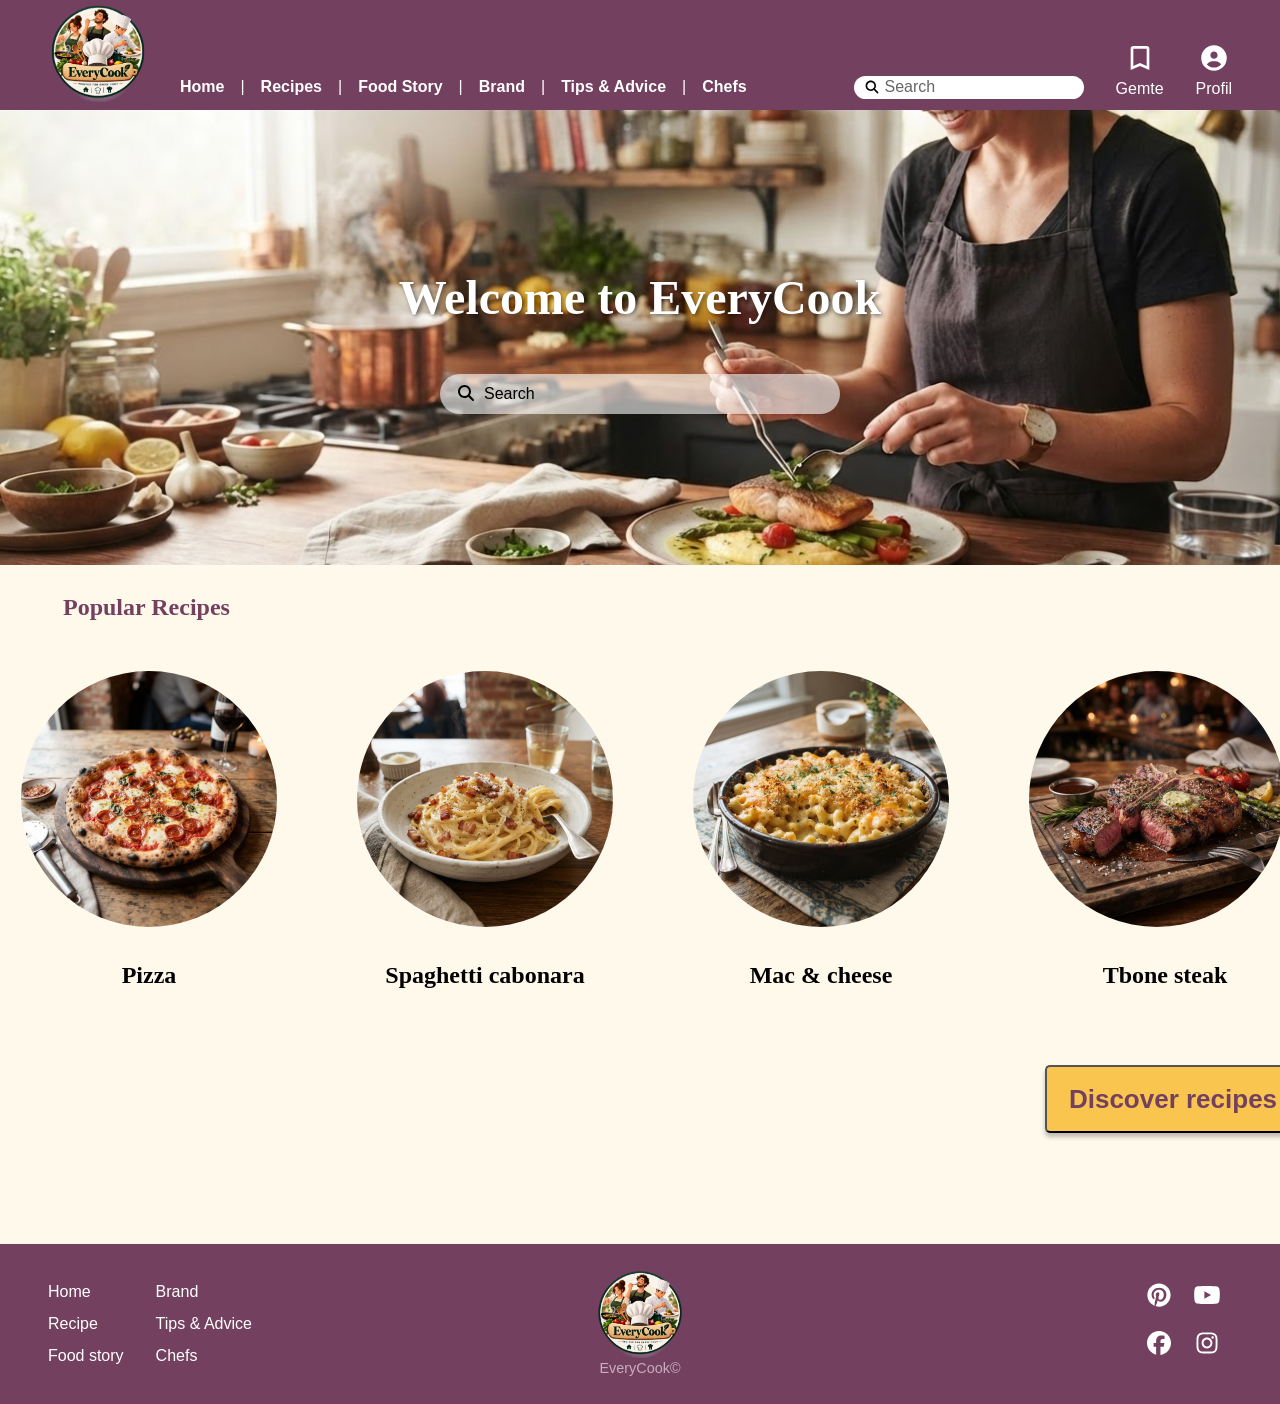
==== commit af4324bf: "lærke update" ====
--- a/index.html
+++ b/index.html
@@ -6,7 +6,6 @@
     <meta name="viewport" content="width=device-width, initial-scale=1.0">
     <title>EveryCook</title>
     <link rel="stylesheet" href="./assets/css/style.css">
-    <link rel="stylesheet" href="https://cdnjs.cloudflare.com/ajax/libs/font-awesome/6.5.2/css/all.min.css">
     <script src="./assets/js/app.js" defer></script>
 </head>
 
@@ -18,15 +17,15 @@
         </div>
 
         <nav>
-            <a href="#">Home</a>
+            <a href="./index.html">Home</a>
             <span>|</span>
-            <a href="#">Recipes</a>
+            <a href="./recipe.html">Recipes</a>
             <span>|</span>
-            <a href="#">Food Story</a>
+            <a href="./food_story.html">Food Story</a>
             <span>|</span>
             <a href="#">Brand</a>
             <span>|</span>
-            <a href="#">Tips & Advice</a>
+            <a href="./tips_and_advice.html">Tips & Advice</a>
             <span>|</span>
             <a href="#">Chefs</a>
         </nav>
@@ -80,205 +79,9 @@
             </div>
         </div>
 
-        <section class="new-recipes">
-            <h2>New recipes</h2>
-            <div class="new-recipes-grid">
-                <div class="new-recipe-card">
-                    <div class="new-icon">
-                        <img src="./assets/icon/Group 62.svg" alt="Chef hat">
-                    </div>
-                    <img src="./assets/img/Burger.jpg" alt="Burger">
-                    <div class="new-recipe-card-body">
-                        <i class="fa-regular fa-bookmark"></i>
-                        <div class="new-stars-small">
-                            <i class="fa-solid fa-star"></i>
-                            <i class="fa-solid fa-star"></i>
-                            <i class="fa-solid fa-star"></i>
-                            <i class="fa-solid fa-star"></i>
-                            <i class="fa-regular fa-star"></i>
-                        </div>
-                        <h2>Burger</h2>
-                        <p class="author">Mads</p>
-                        <button>See Recipe</button>
-                    </div>
-                </div>
-
-                <div class="new-recipe-card">
-                    <div class="new-icon">
-                        <img src="./assets/icon/Group 62.svg" alt="Chef hat">
-                    </div>
-                    <img src="assets/img/Chicken_wings.jpg" alt="Chicken wings">
-                    <div class="new-recipe-card-body">
-                        <i class="fa-regular fa-bookmark"></i>
-                        <div class="new-stars-small">
-                            <i class="fa-solid fa-star"></i>
-                            <i class="fa-solid fa-star"></i>
-                            <i class="fa-solid fa-star"></i>
-                            <i class="fa-regular fa-star"></i>
-                            <i class="fa-regular fa-star"></i>
-
-                        </div>
-                        <h2>Grilled Chicken</h2>
-                        <p class="author">Cathrine</p>
-                        <button>See Recipe</button>
-                    </div>
-                </div>
-
-                <div class="new-recipe-card">
-                    <div class="new-icon">
-                        <img src="./assets/icon/Group 62.svg" alt="Chef hat">
-                    </div>
-                    <img src="./assets/img/Beef_stock_soup.jpg" alt="Beef stock soup">
-                    <div class="new-recipe-card-body">
-                        <i class="fa-regular fa-bookmark"></i>
-                        <div class="new-stars-small">
-                            <i class="fa-solid fa-star"></i>
-                            <i class="fa-solid fa-star"></i>
-                            <i class="fa-solid fa-star"></i>
-                            <i class="fa-solid fa-star"></i>
-                            <i class="fa-regular fa-star"></i>
-
-                        </div>
-                        <h2>Beef stock soup</h2>
-                        <p class="author">Cathrine</p>
-                        <button>See Recipe</button>
-                    </div>
-                </div>
-
-                <div class="new-recipe-card">
-                    <div class="new-icon">
-                        <img src="./assets/icon/Group 62.svg" alt="Chef hat">
-                    </div>
-                    <img src="./assets/img/pumpkinPie.svg" alt="Pumpkin pie">
-                    <div class="new-recipe-card-body">
-                        <i class="fa-regular fa-bookmark"></i>
-                        <div class="new-stars-small">
-                            <i class="fa-solid fa-star"></i>
-                            <i class="fa-solid fa-star"></i>
-                            <i class="fa-solid fa-star"></i>
-                            <i class="fa-solid fa-star"></i>
-                            <i class="fa-regular fa-star"></i>
-                        </div>
-                        <h2>Pumpkinpie</h2>
-                        <p class="author">Mads</p>
-                        <button>See Recipe</button>
-                    </div>
-                </div>
-
-            </div>
-
-        </section>
-
-        <section class="Chefs-brands">
-
-            <div class="Meet-our-chefs">
-                <h2>Meet our chefs</h2>
-
-                <div class="chef">
-                    <img src="./assets/img/Mads.svg" alt="Mads">
-                    <div class="chef-info">
-                        <p>Professional chefs</p>
-                    </div>
-                </div>
-                <div class="chef">
-                    <img src="./assets/img/Cathrine.svg" alt="Cathrine">
-                    <div class="chef-info">
-                        <p>Amature cooks</p>
-                    </div>
-                </div>
-            </div>
 
 
-            <div class="Brands">
-                <h2>Discover our brands</h2>
-                <img src="./assets/img/Brand.jpg" alt="Knife">
-                <i class="fa-solid fa-circle-arrow-right" style="color:white"></i>
-            </div>
 
-        </section>
-
-        <section class="foodOTWeek">
-            <div class="foodOTWeek-text">
-                <h2>Foodstory of the week</h2>
-                <p>Some dishes are built in minutes. This one took all afternoon.
-                    It starts with bones, roasted until they turn deep amber, then simmered for hours with wine,
-                    shallots,
-                    and a sprig of thyme until the kitchen smells like something worth waiting for. The liquid reduces
-                    slowly, patiently, until it turns almost syrupy — a sauce so rich it clings to the back of a spoon
-                    and
-                    catches the light like dark glass.
-                    There's no rushing a reduction like this. You can turn up the heat, but the flavor won't follow. It
-                    has
-                    to be coaxed, watched, tasted again and again, adjusted with a splash more wine or a knob of butter
-                    swirled in right at the end to bring it all together.
-                    Tonight, it's ladled over thin slices of seared beef, still faintly pink at the center, and arranged
-                    alongside a tangle of fresh greens, herbs, and thin ribbons of vegetable pickled just enough to cut
-                    through the richness. The plate itself is simple — no towers, no foam, nothing fussy. Just good
-                    ingredients, treated well, and a sauce that's earned its place at the center of it all.
-                    That's the thing about a good foodstory: the best part of the dish is rarely the part you can see.
-                    It's
-                    the hours before it ever reaches the table — the reducing, the tasting, the small decisions that add
-                    up
-                    to something quietly extraordinary.</p>
-            </div>
-            <div class="foodOTWeek-img">
-                <img src="./assets/img/food_Story_Hero.jpg" alt="Foodstory">
-            </div>
-
-            <button>Discover food stories</button>
-        </section>
-
-        <section class="ta-Cta">
-            <h2>Tips and advice</h2>
-
-            <div class="ta-CtaGrid">
-
-                <div class="ta-CtaCard">
-                    <i class="fa-solid fa-fire" style="color: var(--primaryPurple);"></i>
-
-                    <div>
-                        <h3>How to make caramel</h3>
-                        <p>Learn how to make smooth, golden caramel.</p>
-                    </div>
-
-                    <button class="ta-CtaButton">
-                        <h3>Read more</h3>
-                        <img src="./assets/icon/circle_arrow_right.svg" alt="arrow right">
-                    </button>
-                </div>
-
-                <div class="ta-CtaCard">
-                    <i class="fa-solid fa-fire" style="color: var(--primaryPurple);"></i>
-
-                    <div>
-                        <h3>Why you should rest your steak</h3>
-                        <p>The five minutes that save a juice bite .</p>
-                    </div>
-
-                    <button class="ta-CtaButton">
-                        <h3>Read more</h3>
-                        <img src="./assets/icon/circle_arrow_right.svg" alt="arrow right">
-                    </button>
-                </div>
-
-                <div class="ta-CtaCard">
-                    <i class="fa-solid fa-snowflake" style="color: var(--primaryPurple);"></i>
-
-                    <div>
-                        <h3>Freeze herbs before they wilt</h3>
-                        <p>Ice cube trays plus oil, thats it </p>
-                    </div>
-
-                    <button class="ta-CtaButton">
-                        <h3>Read more</h3>
-                        <img src="./assets/icon/circle_arrow_right.svg" alt="arrow right">
-                    </button>
-                </div>
-
-            </div>
-
-        </section>
-        </section>
     </main>
 
     <footer>
--- a/assets/css/style.css
+++ b/assets/css/style.css
@@ -232,323 +232,7 @@
     box-shadow: 0 4px 4px rgba(0, 0, 0, 0.25);
 }
 
-.new-recipes {
-    margin: var(--largeSpacer) 3rem;
-}
-
-.new-recipes-grid {
-    display: grid;
-    grid-template-columns: repeat(4, 1fr);
-    gap: var(--largeSpacer);
-}
-
-.new-recipe-card {
-    background-color: var(--darkPurple);
-    border-radius: 8px;
-    padding: 10px;
-    overflow: hidden;
-    display: flex;
-    flex-direction: column;
-    height: 100%;
-
-}
-
-.new-icon img {
-    max-width: 60px;
-    max-height: 50px;
-    position: absolute;
-    display: block;
-    z-index: 2;
-    display: flex;
-    margin-bottom: 20px;
-
-
-
-
-
-}
-
-
-.new-recipe-card img {
-
-    width: 100%;
-    height: 250px;
-    object-fit: cover;
-    border-radius: 6px;
-    display: block;
-
-}
-
-.new-recipe-card-body {
-    position: relative;
-    padding: var(--smallSpacer);
-    flex: 1;
-    display: flex;
-    flex-direction: column;
-}
-
-.fa-bookmark {
-    position: absolute;
-    top: 10px;
-    right: 10px;
-    font-size: 30px;
-    color: var(--primaryOrange);
-    cursor: pointer;
-
-}
-
-.new-recipe-card-body h2 {
-    margin: 0.3rem 0 0.1rem;
-    color: white;
-}
-
-.new-recipe-card-body .author {
-    color: white;
-    margin: 0 0 0.8rem;
-}
-
-.new-recipe-card-body button {
-    background-color: var(--primaryOrange);
-    color: var(--darkPurple);
-    border: none;
-    border-radius: 8px;
-    padding: 0.4rem 1rem;
-    font-weight: bold;
-    cursor: pointer;
-    align-self: flex-end;
-}
-
-.new-stars-small {
-    display: flex;
-    align-items: center;
-    gap: 10px;
-
-
-}
-
-.new-stars-small i {
-    font-size: 20px;
-    color: var(--primaryOrange);
-}
-
-.Chefs-brands {
-    display: grid;
-    grid-template-columns: 1fr 1fr;
-    gap: var(--largeSpacer);
-    margin: var(--largeSpacer) 3rem;
-    margin-top: 7rem;
-}
-
-.Meet-our-chefs {
-    display: grid;
-    grid-template-columns: 1fr 1fr;
-    gap: 1rem;
-    background-color: #f3eaf2;
-    border-radius: 0 15px 15px 0;
-    padding: 1.5rem;
-}
-
-
-.Meet-our-chefs h2 {
-    grid-column: 1 / -1;
-    margin: 0;
-    font-size: var(--largeSpacer);
-}
-
-.chef {
-    min-width: 0;
-    display: flex;
-    flex-direction: column;
-    align-items: center;
-}
-
-
-.chef-info {
-    position: relative;
-    z-index: 0;
-    width: 180px;
-    height: 145px;
-
-    background-color: white;
-
-    display: flex;
-    align-items: center;
-    justify-content: center;
-    box-shadow: 0 2px 4px rgba(0, 0, 0, 0.25);
-
-    border-radius: 0 0 3px 3px;
-    margin-top: -60px;
-    padding-top: 2rem;
-}
-
-.chef-info p {
-    margin: 0;
-    font-weight: bold;
-
-}
-
-
-.chef img {
-    position: relative;
-    z-index: 1;
-    width: 180px;
-    height: 200px;
-    object-fit: cover;
-    display: block;
-    border-radius: 50% 50% 0 0;
-}
-
-
-.Brands {
-    position: relative;
-    overflow: hidden;
-}
-
-.Brands h2 {
-    position: absolute;
-    top: 1.5rem;
-    left: 2rem;
-    margin: 0;
-    color: white;
-    z-index: 2;
-    font-size: var(--largeSpacer);
-}
-
-.Brands img {
-    width: 100%;
-    height: 100%;
-    min-height: 370px;
-    object-fit: cover;
-    display: block;
-}
-
-.Brands i {
-    position: absolute;
-    right: 1.5rem;
-    bottom: 1.5rem;
-
-
-    display: flex;
-    align-items: center;
-    justify-content: center;
-
-
-    color: white;
-
-    border-radius: 50%;
-    font-size: 48px;
-    z-index: 2;
-}
-
-.foodOTWeek {
-    display: grid;
-    grid-template-columns: 1fr 1fr;
-
-    margin: var(--largeSpacer) 3rem;
-    margin-top: 7rem;
-    justify-items: end;
-}
-
-.foodOTWeek-img img {
-    width: 100%;
-    height: 100%;
-    border-radius: 0px 8px 8px 0px;
-
-
-}
-
-.foodOTWeek-text {
-    background-color: var(--mediumOrange);
-    display: flex;
-    flex-direction: column;
-    gap: var(--smallSpacer);
-    padding: var(--mediumSpacer);
-}
-
-.foodOTWeek button {
-    grid-column: 2 / -1;
-    grid-row: 2;
-
-    margin-top: 3rem;
-    margin-left: var(--smallSpacer);
-    background-color: var(--primaryOrange);
-    font-weight: bold;
-    font-size: 26px;
-    width: 289px;
-    height: 75px;
-    border-radius: 5px;
-    color: var(--darkPurple);
-    box-shadow: 0 4px 4px rgba(0, 0, 0, 0.25);
-}
-
-/* Cta cards */
-
-.ta-Cta {
-    width: 95%;
-    margin: 5rem auto;
-}
-
-.ta-CtaGrid {
-    display: grid;
-    grid-template-columns: repeat(3, 1fr);
-    gap: 3rem;
-
-}
-
-.ta-CtaCard {
-    display: flex;
-    flex-direction: column;
-    gap: 0.5rem;
-    padding: 1.5rem;
-    background-color: var(--primaryOrange);
-    border-radius: 8px;
-}
-
-.ta-CtaCard>i {
-    font-size: 30px;
-    align-self: flex-start;
-}
-
-.ta-CtaCard>img {
-    width: 70px;
-    height: 70px;
-}
-
-.ta-CtaCard h3,
-.ta-CtaCard p {
-    margin: 0;
-}
-
-.ta-CtaCard h3 {
-    margin-bottom: 0.2rem;
-}
-
-.ta-CtaButton {
-    border: none;
-    border-radius: 50%;
-    background-color: var(--primaryOrange);
-    display: flex;
-    justify-content: flex-end;
-    align-items: center;
-    gap: 0.5rem;
-    padding: 0;
-}
-
-.ta-CtaButton h3 {
-    font-weight: bold;
-    color: var(--darkPurple);
-}
-
-.ta-CtaButton img {
-    width: 48px;
-    height: 48px;
-
-}
-
-
 /* Food Story */
-
-/* Hero section */
 
 .fsHero {
     max-width: 1440px;
@@ -670,8 +354,6 @@
     border-top: 1.5px solid black;
 }
 
-/* Food story section */
-
 .fsStory {
     max-width: 100%;
     margin: 5rem 0 0;
@@ -742,8 +424,6 @@
     padding: var(--largeSpacer);
     margin-top: 0;
 }
-
-/* Gallery */
 
 .fsGallery {
     max-width: 1440px;
@@ -832,8 +512,6 @@
     height: 28px;
 }
 
-/* Related stories */
-
 .fsRelatedStories {
     max-width: 1440px;
     width: 100%;
@@ -893,9 +571,6 @@
     height: 48px;
 }
 
-
-/* Cta cards */
-
 .fsCta {
     max-width: 1440px;
     width: 100%;
@@ -965,7 +640,7 @@
 
 .recipe-hero-media img {
 
-    width: 900px;
+    width: 700px;
     height: 526px;
     object-fit: cover;
     border-radius: 8px;
@@ -1010,12 +685,12 @@
 }
 
 .recipe-hero-content button i {
-    font-size: 24px;
+    font-size: 20px;
 }
 
 
 .recipe-hero-rating {
-    width: 900px;
+    width: 600px;
     height: 526px;
     background-color: var(--mediumPurple);
     border-radius: 8px;
@@ -1308,57 +983,52 @@
     margin-left: auto;
 }
 
-/* Cta cards */
-
-.recipe-Cta {
-    max-width: 1600px;
-    width: 100%;
-    margin: 5rem auto;
-}
-
-.recipe-CtaGrid {
+/* PROMO STRIP */
+
+.promo-strip {
+
     display: grid;
     grid-template-columns: repeat(3, 1fr);
-    gap: 2rem;
-}
-
-.recipe-CtaCard {
-    display: flex;
-    align-items: center;
-    gap: 1rem;
-    padding: 1.5rem;
+    gap: var(--largeSpacer);
+    margin: var(--largeSpacer) 3rem;
+}
+
+.promo-card {
+    display: flex;
+    gap: var(--smallSpacer);
     background-color: var(--mediumOrange);
-}
-
-.recipe-CtaCard>img {
-    width: 70px;
-    height: 70px;
-}
-
-.recipe-CtaCard h3,
-.recipe-CtaCard p {
-    margin: 0;
-}
-
-.recipe-CtaCard h3 {
-    margin-bottom: 0.2rem;
-}
-
-.recipe-CtaButton {
-    width: 40px;
-    height: 40px;
-    margin-left: auto;
-    border: none;
-    border-radius: 50%;
-    background-color: var(--mediumOrange);
-    display: flex;
-    align-items: center;
-    justify-content: center;
-}
-
-.fsCtaButton img {
-    width: 48px;
-    height: 48px;
+    padding: var(--smallSpacer);
+    justify-content: space-between;
+    align-items: center;
+}
+
+.promo-card-icon {
+    font-size: 80px;
+    color: var(--darkPurple);
+
+
+}
+
+.promo-card-text {
+    display: flex;
+    flex-direction: column;
+    gap: 4px;
+}
+
+.promo-card-text h2 {
+    margin: 0;
+    color: black;
+}
+
+.promo-card-text p {
+    margin: 0;
+    font-size: 16px;
+}
+
+.fa-circle-arrow-right {
+    font-size: 50px;
+    color: var(--darkPurple);
+
 }
 
 /* REVIEWS */
@@ -1480,6 +1150,124 @@
 
 
 
+/* Tips & advice */
+
+.tipsAndAdvice {
+    margin: var(--largeSpacer);
+
+}
+
+.TaD_author img {
+    max-width: 100px;
+    grid-column: 1;
+    grid-row: 1 / 3;
+}
+
+.TaD_author .TaD_name {
+    font-size: 35px;
+    font-weight: 600;
+    grid-column: 2;
+    grid-row: 1;
+}
+
+.TaD_author .TaD_usertype {
+    font-size: 30px;
+    font-weight: 400;
+    font-style: italic;
+    grid-column: 2;
+    grid-row: 2;
+}
+
+.TaD_author {
+    display: grid;
+    grid-template-columns: auto 1fr;
+    grid-template-rows: 40px 40px;
+    column-gap: 12px;
+    align-items: center;
+}
+
+.TaD_author p {
+    grid-template-rows: 1 / 2;
+}
+
+.TaD_header {
+    display: grid;
+    grid-template-columns: 1fr 100px;
+}
+
+/* styling af button */
+.TaD_button {
+    background-color: var(--primaryOrange);
+    width: 90px;
+    height: 40px;
+    font-weight: bold;
+    font-size: 16px;
+    color: var(--darkPurple);
+    border-radius: 8px;
+    box-shadow: 0 4px 4px rgba(0, 0, 0, 0.25);
+    border: none;
+}
+
+/* styling af edit ikon */
+.TaD_button img {
+    max-width: 50px;
+    max-height: 20px;
+}
+
+.TaD_time {
+    display: flex;
+    justify-content: flex-start;
+    margin-top: 20px;
+}
+
+.TaD_time p {
+    color: var(--darkPurple);
+    font-weight: 600;
+}
+
+.TaD_time img {
+    margin-left: 10px;
+}
+
+/* content grid */
+
+.TaD_content {
+    display: grid;
+    grid-template-columns: 0, 1fr 400px;
+    grid-template-rows: 610px 330px;
+    gap: var(--mediumSpacer);
+
+    margin: 0 48px;
+}
+
+.TaD_content img {
+    width: 100%;
+    height: 100%;
+    object-fit: cover;
+    display: block;
+}
+
+.TaD_about {
+    grid-column: 2 / 2;
+    background-color: var(--mediumOrange);
+    height: 963px;
+}
+
+.TaD_about p,
+h2,
+h3 {
+    margin: 15px;
+}
+
+.TaD_text {
+    background-color: var(--mediumDarkPurple);
+}
+
+.TaD_text p {
+    margin: 15px;
+}
+
+
 /* FOOTER */
 
 footer {
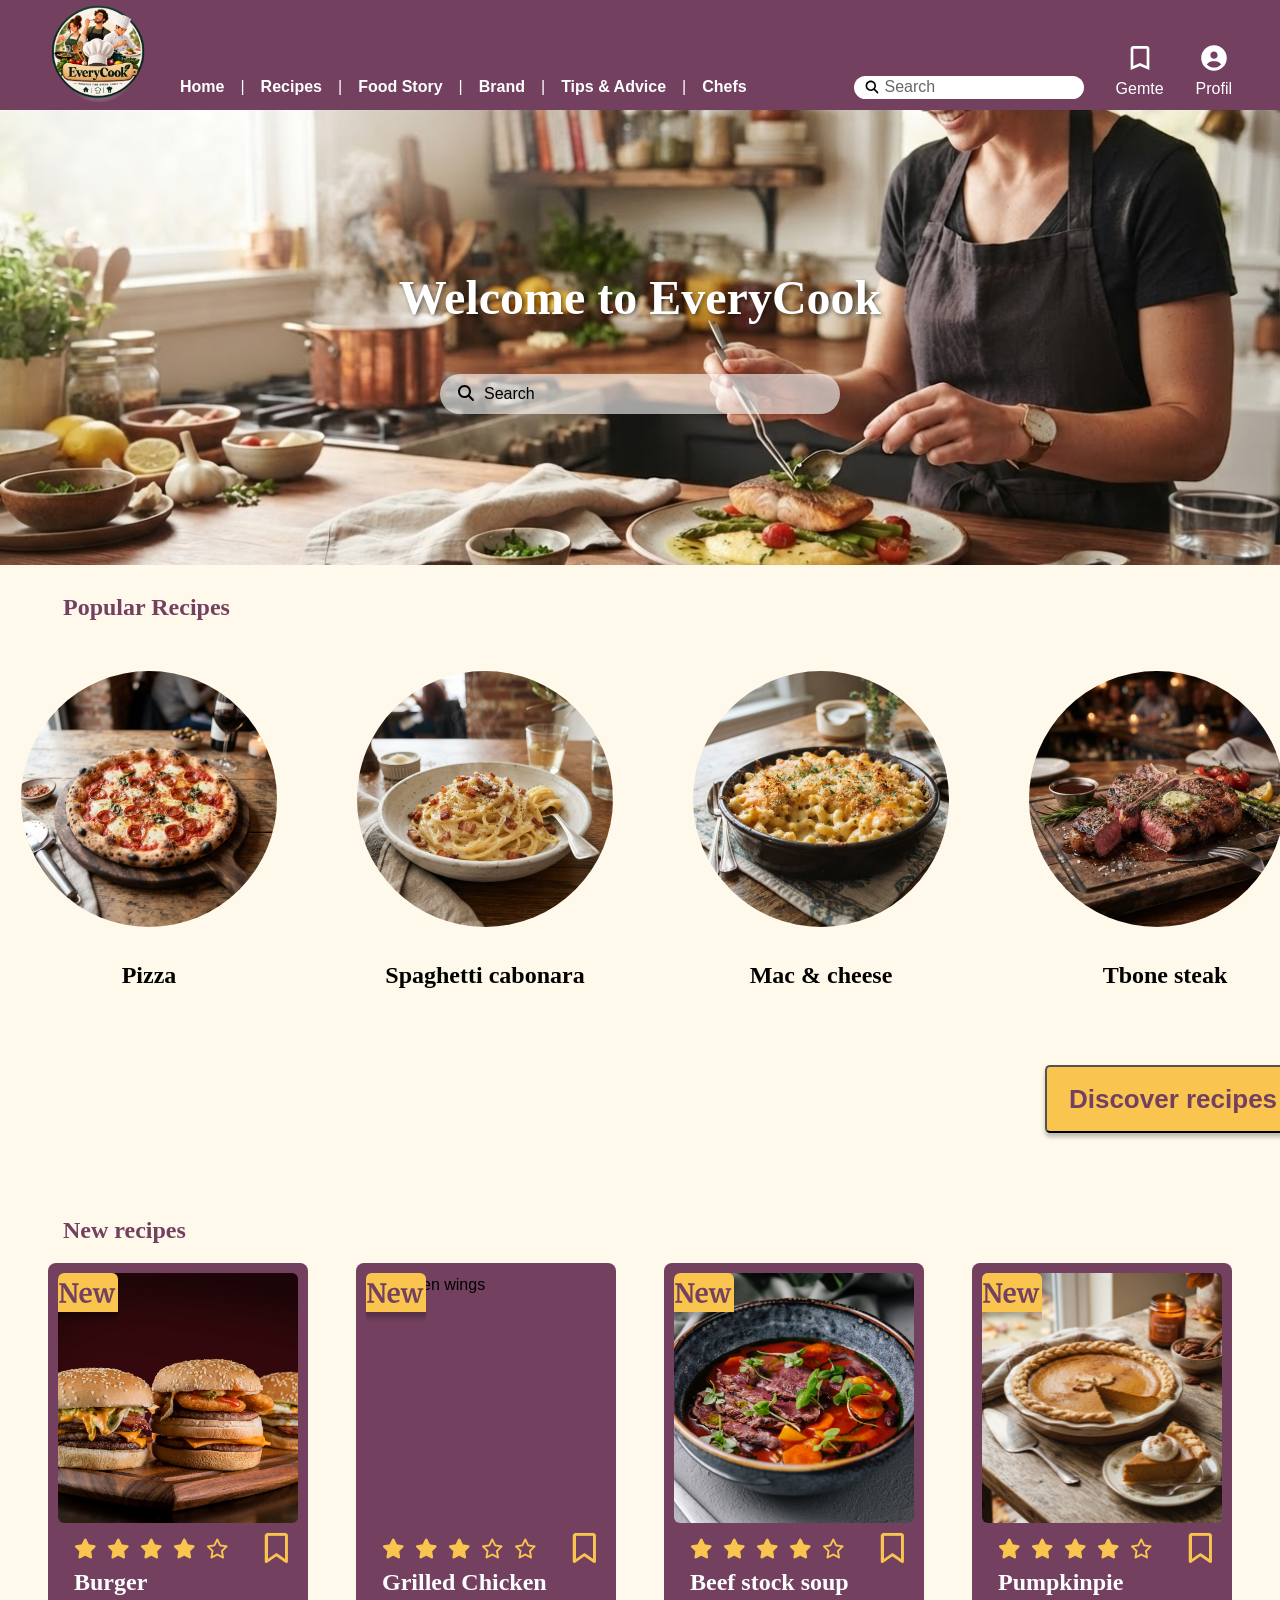
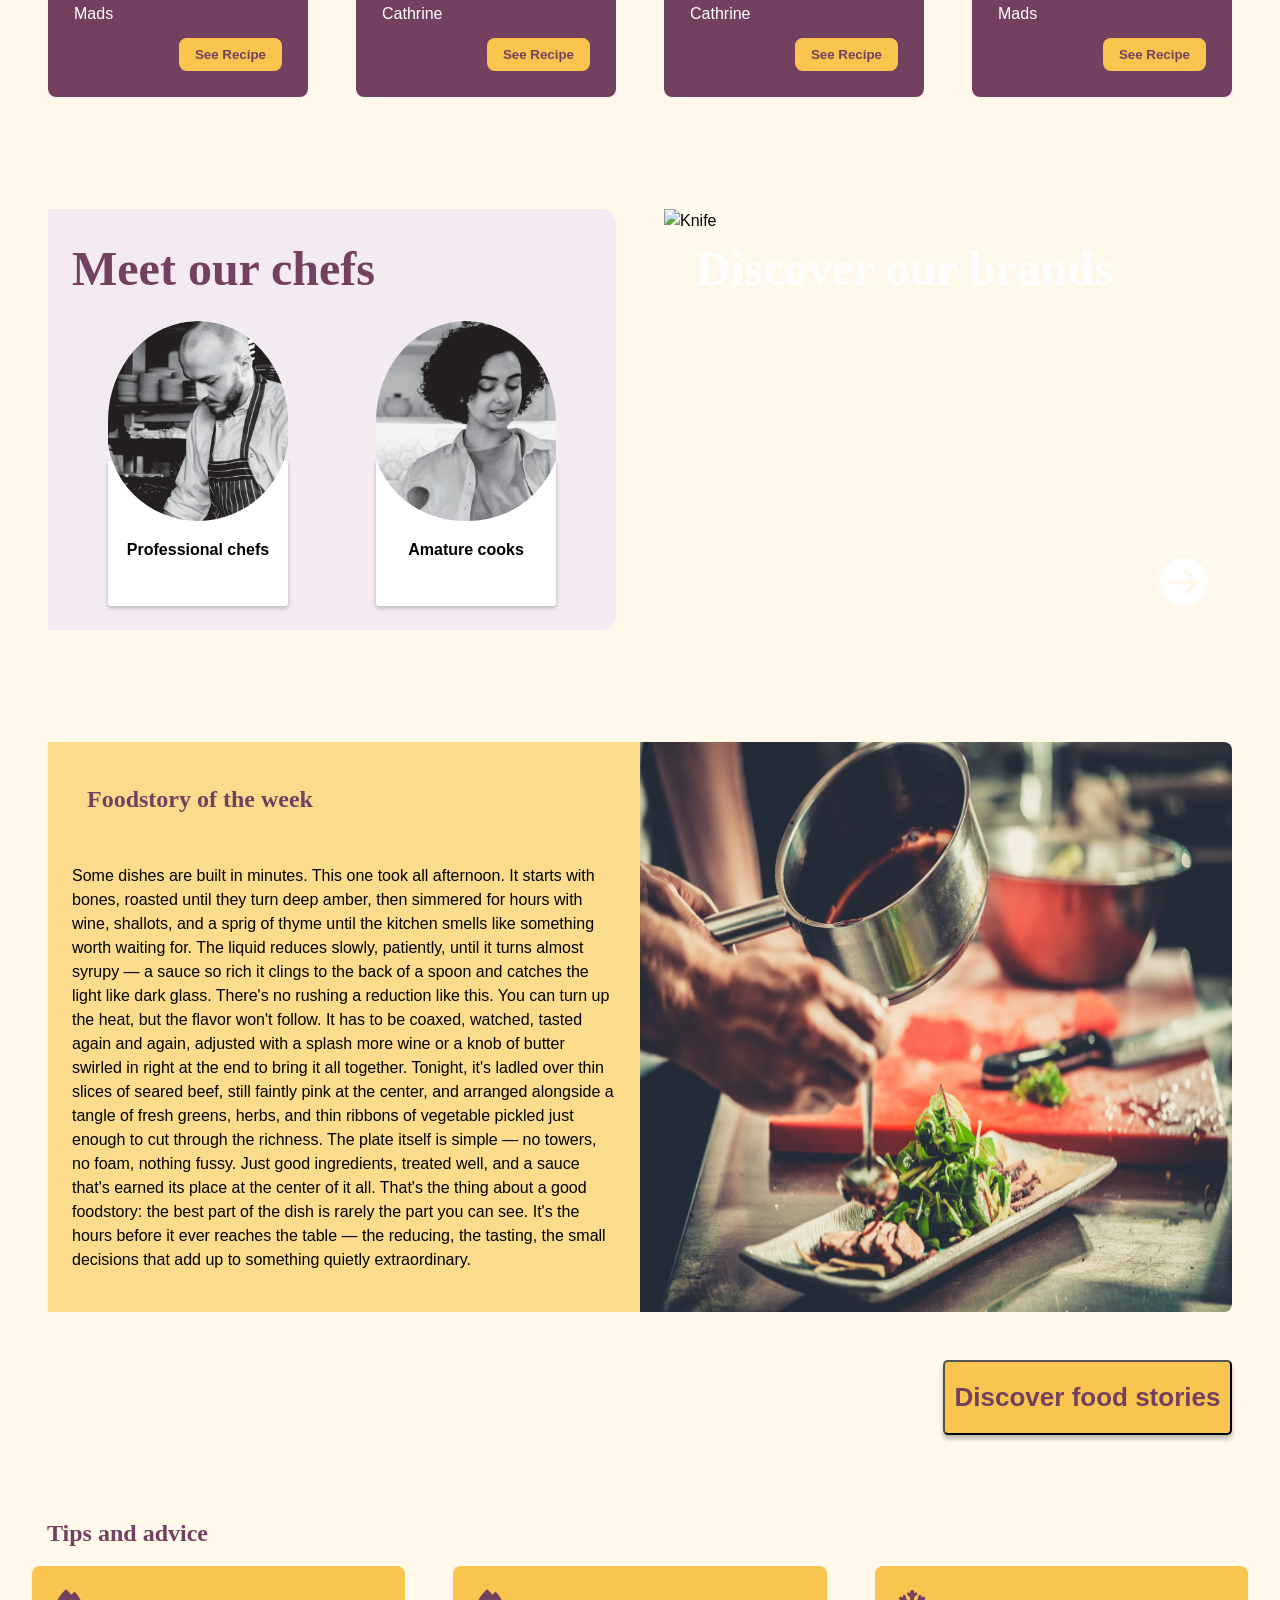
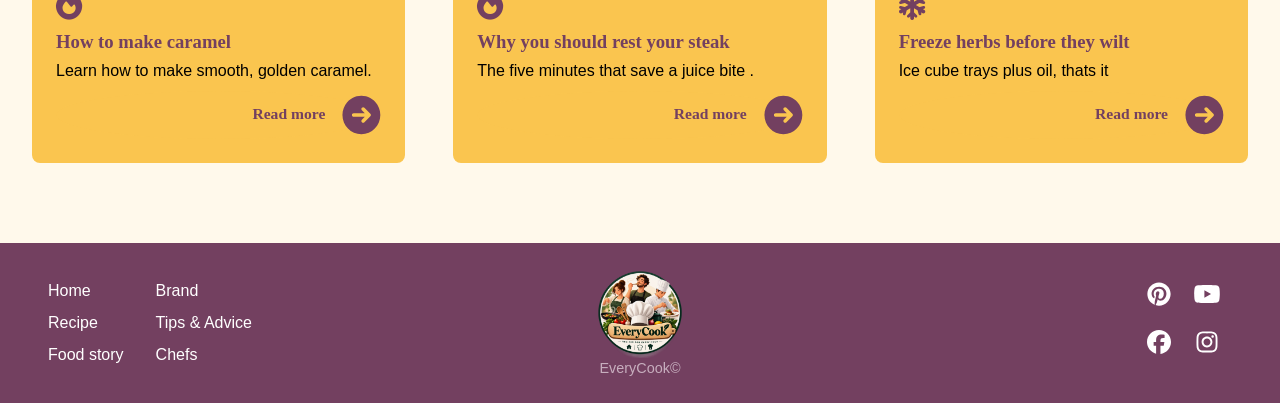
==== commit 99680676: "Merge branch 'main' into Lærke" ====
--- a/index.html
+++ b/index.html
@@ -6,6 +6,7 @@
     <meta name="viewport" content="width=device-width, initial-scale=1.0">
     <title>EveryCook</title>
     <link rel="stylesheet" href="./assets/css/style.css">
+    <link rel="stylesheet" href="https://cdnjs.cloudflare.com/ajax/libs/font-awesome/6.5.2/css/all.min.css">
     <script src="./assets/js/app.js" defer></script>
 </head>
 
@@ -79,9 +80,205 @@
             </div>
         </div>
 
-
-
-
+        <section class="new-recipes">
+            <h2>New recipes</h2>
+            <div class="new-recipes-grid">
+                <div class="new-recipe-card">
+                    <div class="new-icon">
+                        <img src="./assets/icon/Group 62.svg" alt="Chef hat">
+                    </div>
+                    <img src="./assets/img/Burger.jpg" alt="Burger">
+                    <div class="new-recipe-card-body">
+                        <i class="fa-regular fa-bookmark"></i>
+                        <div class="new-stars-small">
+                            <i class="fa-solid fa-star"></i>
+                            <i class="fa-solid fa-star"></i>
+                            <i class="fa-solid fa-star"></i>
+                            <i class="fa-solid fa-star"></i>
+                            <i class="fa-regular fa-star"></i>
+                        </div>
+                        <h2>Burger</h2>
+                        <p class="author">Mads</p>
+                        <button>See Recipe</button>
+                    </div>
+                </div>
+
+                <div class="new-recipe-card">
+                    <div class="new-icon">
+                        <img src="./assets/icon/Group 62.svg" alt="Chef hat">
+                    </div>
+                    <img src="assets/img/Chicken_wings.jpg" alt="Chicken wings">
+                    <div class="new-recipe-card-body">
+                        <i class="fa-regular fa-bookmark"></i>
+                        <div class="new-stars-small">
+                            <i class="fa-solid fa-star"></i>
+                            <i class="fa-solid fa-star"></i>
+                            <i class="fa-solid fa-star"></i>
+                            <i class="fa-regular fa-star"></i>
+                            <i class="fa-regular fa-star"></i>
+
+                        </div>
+                        <h2>Grilled Chicken</h2>
+                        <p class="author">Cathrine</p>
+                        <button>See Recipe</button>
+                    </div>
+                </div>
+
+                <div class="new-recipe-card">
+                    <div class="new-icon">
+                        <img src="./assets/icon/Group 62.svg" alt="Chef hat">
+                    </div>
+                    <img src="./assets/img/Beef_stock_soup.jpg" alt="Beef stock soup">
+                    <div class="new-recipe-card-body">
+                        <i class="fa-regular fa-bookmark"></i>
+                        <div class="new-stars-small">
+                            <i class="fa-solid fa-star"></i>
+                            <i class="fa-solid fa-star"></i>
+                            <i class="fa-solid fa-star"></i>
+                            <i class="fa-solid fa-star"></i>
+                            <i class="fa-regular fa-star"></i>
+
+                        </div>
+                        <h2>Beef stock soup</h2>
+                        <p class="author">Cathrine</p>
+                        <button>See Recipe</button>
+                    </div>
+                </div>
+
+                <div class="new-recipe-card">
+                    <div class="new-icon">
+                        <img src="./assets/icon/Group 62.svg" alt="Chef hat">
+                    </div>
+                    <img src="./assets/img/pumpkinPie.svg" alt="Pumpkin pie">
+                    <div class="new-recipe-card-body">
+                        <i class="fa-regular fa-bookmark"></i>
+                        <div class="new-stars-small">
+                            <i class="fa-solid fa-star"></i>
+                            <i class="fa-solid fa-star"></i>
+                            <i class="fa-solid fa-star"></i>
+                            <i class="fa-solid fa-star"></i>
+                            <i class="fa-regular fa-star"></i>
+                        </div>
+                        <h2>Pumpkinpie</h2>
+                        <p class="author">Mads</p>
+                        <button>See Recipe</button>
+                    </div>
+                </div>
+
+            </div>
+
+        </section>
+
+        <section class="Chefs-brands">
+
+            <div class="Meet-our-chefs">
+                <h2>Meet our chefs</h2>
+
+                <div class="chef">
+                    <img src="./assets/img/Mads.svg" alt="Mads">
+                    <div class="chef-info">
+                        <p>Professional chefs</p>
+                    </div>
+                </div>
+                <div class="chef">
+                    <img src="./assets/img/Cathrine.svg" alt="Cathrine">
+                    <div class="chef-info">
+                        <p>Amature cooks</p>
+                    </div>
+                </div>
+            </div>
+
+
+            <div class="Brands">
+                <h2>Discover our brands</h2>
+                <img src="./assets/img/Brand.jpg" alt="Knife">
+                <i class="fa-solid fa-circle-arrow-right" style="color:white"></i>
+            </div>
+
+        </section>
+
+        <section class="foodOTWeek">
+            <div class="foodOTWeek-text">
+                <h2>Foodstory of the week</h2>
+                <p>Some dishes are built in minutes. This one took all afternoon.
+                    It starts with bones, roasted until they turn deep amber, then simmered for hours with wine,
+                    shallots,
+                    and a sprig of thyme until the kitchen smells like something worth waiting for. The liquid reduces
+                    slowly, patiently, until it turns almost syrupy — a sauce so rich it clings to the back of a spoon
+                    and
+                    catches the light like dark glass.
+                    There's no rushing a reduction like this. You can turn up the heat, but the flavor won't follow. It
+                    has
+                    to be coaxed, watched, tasted again and again, adjusted with a splash more wine or a knob of butter
+                    swirled in right at the end to bring it all together.
+                    Tonight, it's ladled over thin slices of seared beef, still faintly pink at the center, and arranged
+                    alongside a tangle of fresh greens, herbs, and thin ribbons of vegetable pickled just enough to cut
+                    through the richness. The plate itself is simple — no towers, no foam, nothing fussy. Just good
+                    ingredients, treated well, and a sauce that's earned its place at the center of it all.
+                    That's the thing about a good foodstory: the best part of the dish is rarely the part you can see.
+                    It's
+                    the hours before it ever reaches the table — the reducing, the tasting, the small decisions that add
+                    up
+                    to something quietly extraordinary.</p>
+            </div>
+            <div class="foodOTWeek-img">
+                <img src="./assets/img/food_Story_Hero.jpg" alt="Foodstory">
+            </div>
+
+            <button>Discover food stories</button>
+        </section>
+
+        <section class="ta-Cta">
+            <h2>Tips and advice</h2>
+
+            <div class="ta-CtaGrid">
+
+                <div class="ta-CtaCard">
+                    <i class="fa-solid fa-fire" style="color: var(--primaryPurple);"></i>
+
+                    <div>
+                        <h3>How to make caramel</h3>
+                        <p>Learn how to make smooth, golden caramel.</p>
+                    </div>
+
+                    <button class="ta-CtaButton">
+                        <h3>Read more</h3>
+                        <img src="./assets/icon/circle_arrow_right.svg" alt="arrow right">
+                    </button>
+                </div>
+
+                <div class="ta-CtaCard">
+                    <i class="fa-solid fa-fire" style="color: var(--primaryPurple);"></i>
+
+                    <div>
+                        <h3>Why you should rest your steak</h3>
+                        <p>The five minutes that save a juice bite .</p>
+                    </div>
+
+                    <button class="ta-CtaButton">
+                        <h3>Read more</h3>
+                        <img src="./assets/icon/circle_arrow_right.svg" alt="arrow right">
+                    </button>
+                </div>
+
+                <div class="ta-CtaCard">
+                    <i class="fa-solid fa-snowflake" style="color: var(--primaryPurple);"></i>
+
+                    <div>
+                        <h3>Freeze herbs before they wilt</h3>
+                        <p>Ice cube trays plus oil, thats it </p>
+                    </div>
+
+                    <button class="ta-CtaButton">
+                        <h3>Read more</h3>
+                        <img src="./assets/icon/circle_arrow_right.svg" alt="arrow right">
+                    </button>
+                </div>
+
+            </div>
+
+        </section>
+        </section>
     </main>
 
     <footer>
--- a/assets/css/style.css
+++ b/assets/css/style.css
@@ -232,7 +232,323 @@
     box-shadow: 0 4px 4px rgba(0, 0, 0, 0.25);
 }
 
+.new-recipes {
+    margin: var(--largeSpacer) 3rem;
+}
+
+.new-recipes-grid {
+    display: grid;
+    grid-template-columns: repeat(4, 1fr);
+    gap: var(--largeSpacer);
+}
+
+.new-recipe-card {
+    background-color: var(--darkPurple);
+    border-radius: 8px;
+    padding: 10px;
+    overflow: hidden;
+    display: flex;
+    flex-direction: column;
+    height: 100%;
+
+}
+
+.new-icon img {
+    max-width: 60px;
+    max-height: 50px;
+    position: absolute;
+    display: block;
+    z-index: 2;
+    display: flex;
+    margin-bottom: 20px;
+
+
+
+
+
+}
+
+
+.new-recipe-card img {
+
+    width: 100%;
+    height: 250px;
+    object-fit: cover;
+    border-radius: 6px;
+    display: block;
+
+}
+
+.new-recipe-card-body {
+    position: relative;
+    padding: var(--smallSpacer);
+    flex: 1;
+    display: flex;
+    flex-direction: column;
+}
+
+.fa-bookmark {
+    position: absolute;
+    top: 10px;
+    right: 10px;
+    font-size: 30px;
+    color: var(--primaryOrange);
+    cursor: pointer;
+
+}
+
+.new-recipe-card-body h2 {
+    margin: 0.3rem 0 0.1rem;
+    color: white;
+}
+
+.new-recipe-card-body .author {
+    color: white;
+    margin: 0 0 0.8rem;
+}
+
+.new-recipe-card-body button {
+    background-color: var(--primaryOrange);
+    color: var(--darkPurple);
+    border: none;
+    border-radius: 8px;
+    padding: 0.4rem 1rem;
+    font-weight: bold;
+    cursor: pointer;
+    align-self: flex-end;
+}
+
+.new-stars-small {
+    display: flex;
+    align-items: center;
+    gap: 10px;
+
+
+}
+
+.new-stars-small i {
+    font-size: 20px;
+    color: var(--primaryOrange);
+}
+
+.Chefs-brands {
+    display: grid;
+    grid-template-columns: 1fr 1fr;
+    gap: var(--largeSpacer);
+    margin: var(--largeSpacer) 3rem;
+    margin-top: 7rem;
+}
+
+.Meet-our-chefs {
+    display: grid;
+    grid-template-columns: 1fr 1fr;
+    gap: 1rem;
+    background-color: #f3eaf2;
+    border-radius: 0 15px 15px 0;
+    padding: 1.5rem;
+}
+
+
+.Meet-our-chefs h2 {
+    grid-column: 1 / -1;
+    margin: 0;
+    font-size: var(--largeSpacer);
+}
+
+.chef {
+    min-width: 0;
+    display: flex;
+    flex-direction: column;
+    align-items: center;
+}
+
+
+.chef-info {
+    position: relative;
+    z-index: 0;
+    width: 180px;
+    height: 145px;
+
+    background-color: white;
+
+    display: flex;
+    align-items: center;
+    justify-content: center;
+    box-shadow: 0 2px 4px rgba(0, 0, 0, 0.25);
+
+    border-radius: 0 0 3px 3px;
+    margin-top: -60px;
+    padding-top: 2rem;
+}
+
+.chef-info p {
+    margin: 0;
+    font-weight: bold;
+
+}
+
+
+.chef img {
+    position: relative;
+    z-index: 1;
+    width: 180px;
+    height: 200px;
+    object-fit: cover;
+    display: block;
+    border-radius: 50% 50% 0 0;
+}
+
+
+.Brands {
+    position: relative;
+    overflow: hidden;
+}
+
+.Brands h2 {
+    position: absolute;
+    top: 1.5rem;
+    left: 2rem;
+    margin: 0;
+    color: white;
+    z-index: 2;
+    font-size: var(--largeSpacer);
+}
+
+.Brands img {
+    width: 100%;
+    height: 100%;
+    min-height: 370px;
+    object-fit: cover;
+    display: block;
+}
+
+.Brands i {
+    position: absolute;
+    right: 1.5rem;
+    bottom: 1.5rem;
+
+
+    display: flex;
+    align-items: center;
+    justify-content: center;
+
+
+    color: white;
+
+    border-radius: 50%;
+    font-size: 48px;
+    z-index: 2;
+}
+
+.foodOTWeek {
+    display: grid;
+    grid-template-columns: 1fr 1fr;
+
+    margin: var(--largeSpacer) 3rem;
+    margin-top: 7rem;
+    justify-items: end;
+}
+
+.foodOTWeek-img img {
+    width: 100%;
+    height: 100%;
+    border-radius: 0px 8px 8px 0px;
+
+
+}
+
+.foodOTWeek-text {
+    background-color: var(--mediumOrange);
+    display: flex;
+    flex-direction: column;
+    gap: var(--smallSpacer);
+    padding: var(--mediumSpacer);
+}
+
+.foodOTWeek button {
+    grid-column: 2 / -1;
+    grid-row: 2;
+
+    margin-top: 3rem;
+    margin-left: var(--smallSpacer);
+    background-color: var(--primaryOrange);
+    font-weight: bold;
+    font-size: 26px;
+    width: 289px;
+    height: 75px;
+    border-radius: 5px;
+    color: var(--darkPurple);
+    box-shadow: 0 4px 4px rgba(0, 0, 0, 0.25);
+}
+
+/* Cta cards */
+
+.ta-Cta {
+    width: 95%;
+    margin: 5rem auto;
+}
+
+.ta-CtaGrid {
+    display: grid;
+    grid-template-columns: repeat(3, 1fr);
+    gap: 3rem;
+
+}
+
+.ta-CtaCard {
+    display: flex;
+    flex-direction: column;
+    gap: 0.5rem;
+    padding: 1.5rem;
+    background-color: var(--primaryOrange);
+    border-radius: 8px;
+}
+
+.ta-CtaCard>i {
+    font-size: 30px;
+    align-self: flex-start;
+}
+
+.ta-CtaCard>img {
+    width: 70px;
+    height: 70px;
+}
+
+.ta-CtaCard h3,
+.ta-CtaCard p {
+    margin: 0;
+}
+
+.ta-CtaCard h3 {
+    margin-bottom: 0.2rem;
+}
+
+.ta-CtaButton {
+    border: none;
+    border-radius: 50%;
+    background-color: var(--primaryOrange);
+    display: flex;
+    justify-content: flex-end;
+    align-items: center;
+    gap: 0.5rem;
+    padding: 0;
+}
+
+.ta-CtaButton h3 {
+    font-weight: bold;
+    color: var(--darkPurple);
+}
+
+.ta-CtaButton img {
+    width: 48px;
+    height: 48px;
+
+}
+
+
 /* Food Story */
+
+/* Hero section */
 
 .fsHero {
     max-width: 1440px;
@@ -354,6 +670,8 @@
     border-top: 1.5px solid black;
 }
 
+/* Food story section */
+
 .fsStory {
     max-width: 100%;
     margin: 5rem 0 0;
@@ -424,6 +742,8 @@
     padding: var(--largeSpacer);
     margin-top: 0;
 }
+
+/* Gallery */
 
 .fsGallery {
     max-width: 1440px;
@@ -512,6 +832,8 @@
     height: 28px;
 }
 
+/* Related stories */
+
 .fsRelatedStories {
     max-width: 1440px;
     width: 100%;
@@ -571,6 +893,9 @@
     height: 48px;
 }
 
+
+/* Cta cards */
+
 .fsCta {
     max-width: 1440px;
     width: 100%;
@@ -640,7 +965,7 @@
 
 .recipe-hero-media img {
 
-    width: 700px;
+    width: 900px;
     height: 526px;
     object-fit: cover;
     border-radius: 8px;
@@ -685,12 +1010,12 @@
 }
 
 .recipe-hero-content button i {
-    font-size: 20px;
+    font-size: 24px;
 }
 
 
 .recipe-hero-rating {
-    width: 600px;
+    width: 900px;
     height: 526px;
     background-color: var(--mediumPurple);
     border-radius: 8px;
@@ -983,52 +1308,57 @@
     margin-left: auto;
 }
 
-/* PROMO STRIP */
-
-.promo-strip {
-
+/* Cta cards */
+
+.recipe-Cta {
+    max-width: 1600px;
+    width: 100%;
+    margin: 5rem auto;
+}
+
+.recipe-CtaGrid {
     display: grid;
     grid-template-columns: repeat(3, 1fr);
-    gap: var(--largeSpacer);
-    margin: var(--largeSpacer) 3rem;
-}
-
-.promo-card {
-    display: flex;
-    gap: var(--smallSpacer);
+    gap: 2rem;
+}
+
+.recipe-CtaCard {
+    display: flex;
+    align-items: center;
+    gap: 1rem;
+    padding: 1.5rem;
     background-color: var(--mediumOrange);
-    padding: var(--smallSpacer);
-    justify-content: space-between;
-    align-items: center;
-}
-
-.promo-card-icon {
-    font-size: 80px;
-    color: var(--darkPurple);
-
-
-}
-
-.promo-card-text {
-    display: flex;
-    flex-direction: column;
-    gap: 4px;
-}
-
-.promo-card-text h2 {
-    margin: 0;
-    color: black;
-}
-
-.promo-card-text p {
-    margin: 0;
-    font-size: 16px;
-}
-
-.fa-circle-arrow-right {
-    font-size: 50px;
-    color: var(--darkPurple);
-
+}
+
+.recipe-CtaCard>img {
+    width: 70px;
+    height: 70px;
+}
+
+.recipe-CtaCard h3,
+.recipe-CtaCard p {
+    margin: 0;
+}
+
+.recipe-CtaCard h3 {
+    margin-bottom: 0.2rem;
+}
+
+.recipe-CtaButton {
+    width: 40px;
+    height: 40px;
+    margin-left: auto;
+    border: none;
+    border-radius: 50%;
+    background-color: var(--mediumOrange);
+    display: flex;
+    align-items: center;
+    justify-content: center;
+}
+
+.fsCtaButton img {
+    width: 48px;
+    height: 48px;
 }
 
 /* REVIEWS */
